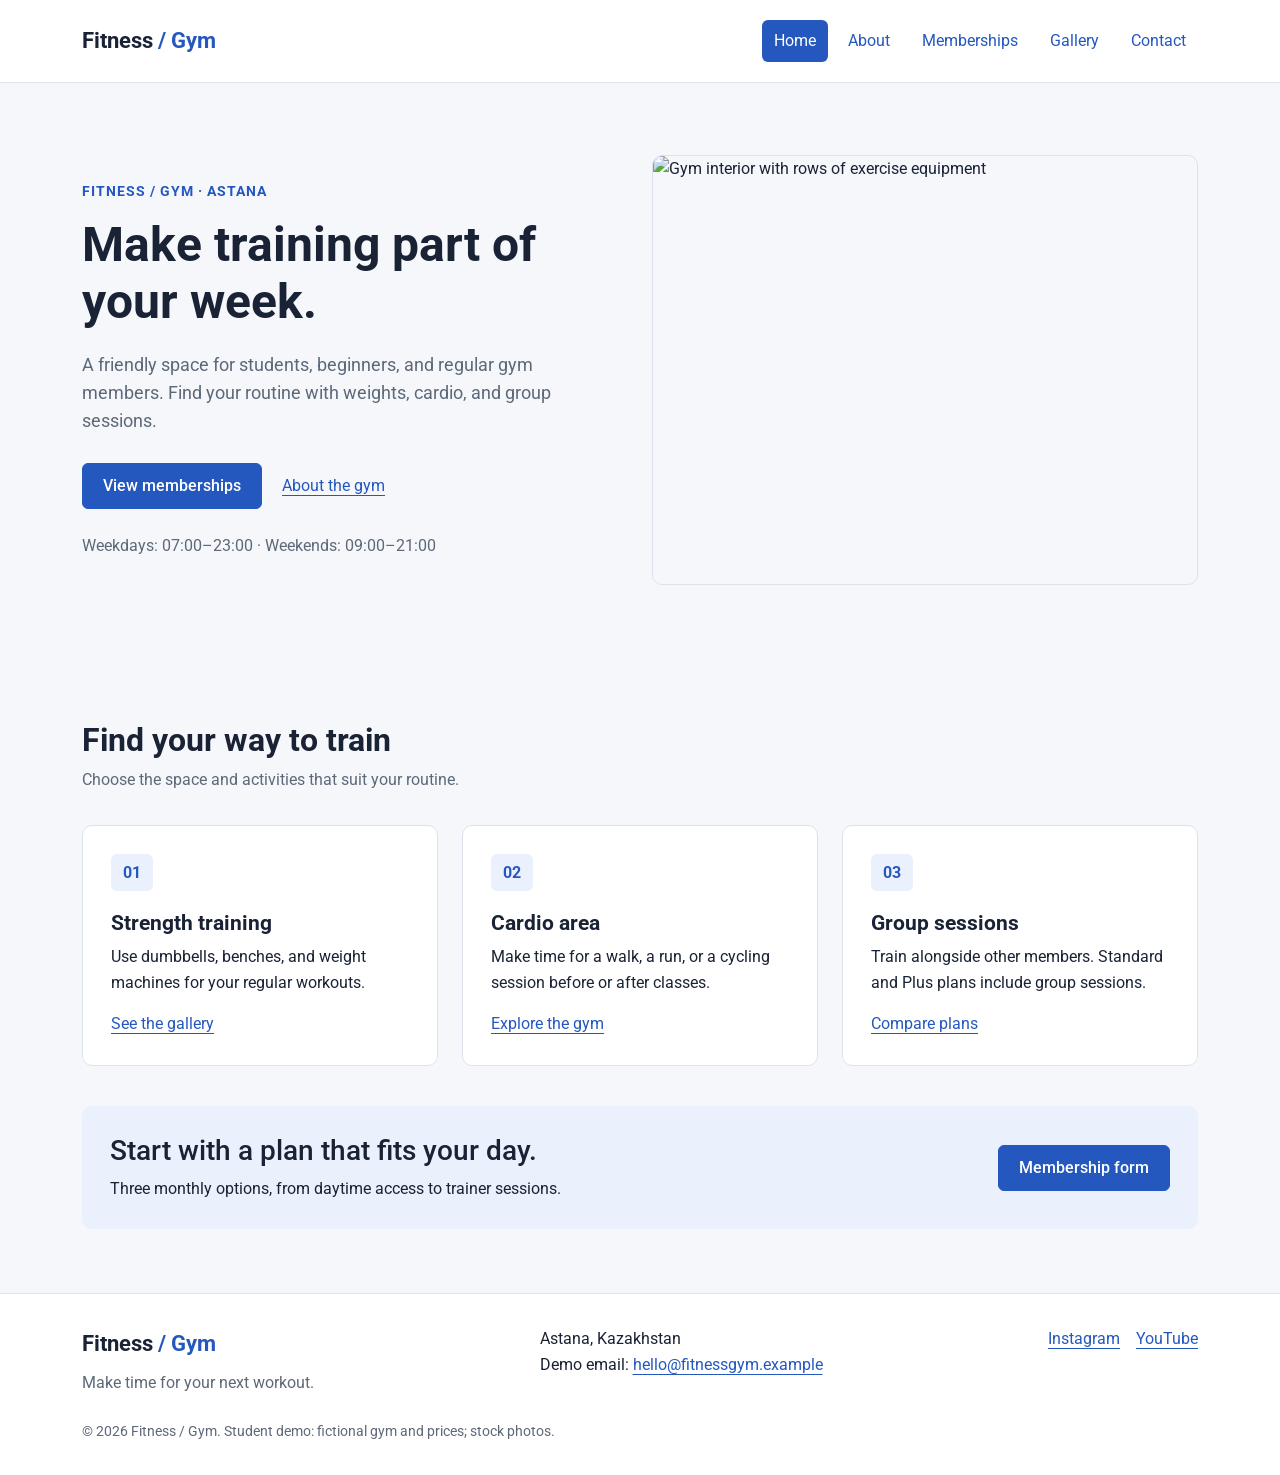
==== index.html @ 75f0ca06 "meanings" ====
<!DOCTYPE html>
<html lang="en">
<head>
    <meta charset="UTF-8">
    <meta name="viewport" content="width=device-width, initial-scale=1.0">
    <title>Home | Fitness / Gym</title>
    <link rel="stylesheet" href="css/bootstrap.min.css">
    <link rel="stylesheet" href="https://fonts.googleapis.com/css2?family=Roboto:wght@400;500;700&amp;display=swap">
    <link rel="stylesheet" href="css/style.css">
</head>
<body>
    <a href="#main-content" class="skip-link">Skip to content</a>

    <header class="site-header">
        <div class="container header-content">
            <a href="index.html" class="logo">Fitness <span>/ Gym</span></a>

            <nav aria-label="Main navigation">
                <ul class="nav-list">
                    <li><a href="index.html" aria-current="page">Home</a></li>
                    <li><a href="about.html">About</a></li>
                    <li><a href="memberships.html">Memberships</a></li>
                    <li><a href="gallery.html">Gallery</a></li>
                    <li><a href="contact.html">Contact</a></li>
                </ul>
            </nav>
        </div>
    </header>

    <main id="main-content">
        <section class="hero">
            <div class="container">
                <div class="row align-items-center g-4">
                    <div class="col-lg-6">
                        <p class="eyebrow">Fitness / Gym · Astana</p>

                        <h1 id="home-title">Make training part of your week.</h1>

                        <p class="intro">
                            A friendly space for students, beginners, and regular
                            gym members. Find your routine with weights, cardio,
                            and group sessions.
                        </p>

                        <div class="hero-actions">
                            <a href="memberships.html" class="btn gym-button">
                                View memberships
                            </a>
                            <a href="about.html">About the gym</a>
                        </div>

                        <p class="muted mt-4 mb-0">
                            Weekdays: 07:00–23:00 · Weekends: 09:00–21:00
                        </p>
                    </div>

                    <div class="col-lg-6">
                        <img
                            src="https://images.unsplash.com/photo-1637430308606-86576d8fef3c?auto=format&amp;fit=crop&amp;w=1400&amp;q=80"
                            class="content-photo hero-photo"
                            alt="Gym interior with rows of exercise equipment"
                            width="1400"
                            height="1000">
                    </div>
                </div>
            </div>
        </section>

        <section class="section">
            <div class="container">
                <div class="page-heading">
                    <h2>Find your way to train</h2>
                    <p class="muted">
                        Choose the space and activities that suit your routine.
                    </p>
                </div>

                <div class="row g-4">
                    <div class="col-md-6 col-lg-4">
                        <article class="info-card">
                            <span class="card-number">01</span>
                            <h3>Strength training</h3>
                            <p>
                                Use dumbbells, benches, and weight machines
                                for your regular workouts.
                            </p>
                            <a href="gallery.html">See the gallery</a>
                        </article>
                    </div>

                    <div class="col-md-6 col-lg-4">
                        <article class="info-card">
                            <span class="card-number">02</span>
                            <h3>Cardio area</h3>
                            <p>
                                Make time for a walk, a run, or a cycling session
                                before or after classes.
                            </p>
                            <a href="about.html">Explore the gym</a>
                        </article>
                    </div>

                    <div class="col-md-6 col-lg-4">
                        <article class="info-card">
                            <span class="card-number">03</span>
                            <h3>Group sessions</h3>
                            <p>
                                Train alongside other members. Standard and Plus
                                plans include group sessions.
                            </p>
                            <a href="memberships.html">Compare plans</a>
                        </article>
                    </div>
                </div>

                <div class="visit-strip">
                    <div>
                        <h2 class="h3">Start with a plan that fits your day.</h2>
                        <p class="mb-0">
                            Three monthly options, from daytime access
                            to trainer sessions.
                        </p>
                    </div>

                    <a href="contact.html#membership-form" class="btn gym-button">
                        Membership form
                    </a>
                </div>
            </div>
        </section>
    </main>

    <footer class="site-footer">
        <div class="container">
            <div class="footer-content">
                <div>
                    <a href="index.html" class="logo">
                        Fitness <span>/ Gym</span>
                    </a>
                    <p class="muted mt-2 mb-0">
                        Make time for your next workout.
                    </p>
                </div>

                <address>
                    Astana, Kazakhstan<br>
                    Demo email:
                    <a href="mailto:hello@fitnessgym.example">
                        hello@fitnessgym.example
                    </a>
                </address>

                <nav class="social-links" aria-label="Social platforms, not gym accounts">
                    <a href="https://www.instagram.com/"
                       target="_blank" rel="noopener noreferrer">Instagram</a>
                    <a href="https://www.youtube.com/"
                       target="_blank" rel="noopener noreferrer">YouTube</a>
                </nav>
            </div>

            <p class="copyright">
                &copy; 2026 Fitness / Gym.
                Student demo: fictional gym and prices; stock photos.
            </p>
        </div>
    </footer>
</body>
</html>
---- css/style.css ----
/* Temporary neutral colors. Replace them with your own palette. */
:root {
    --page-bg: #f5f5f5;
    --surface: #ffffff;
    --text: #222222;
    --muted: #626262;
    --accent: #333333;
    --accent-hover: #111111;
    --border: #d8d8d8;
}

* {
    box-sizing: border-box;
}

body {
    margin: 0;
    font-family: "Roboto", sans-serif;
    color: var(--text);
    background-color: var(--page-bg);
    line-height: 1.6;
}

h1, h2, h3 {
    line-height: 1.2;
    font-weight: 700;
}

h1 {
    font-size: 3rem;
}

h2 {
    font-size: 2rem;
}

h3 {
    font-size: 1.3rem;
}

a {
    color: var(--accent);
    text-underline-offset: 4px;
}

a:hover {
    color: var(--accent-hover);
}

a:focus, button:focus, input:focus, select:focus {
    outline: 3px solid var(--accent);
    outline-offset: 4px;
}

img {
    display: block;
    max-width: 100%;
}

.skip-link {
    position: absolute;
    top: -80px;
    left: 12px;
    z-index: 10;
    padding: 10px 16px;
    background-color: var(--surface);
}

.skip-link:focus {
    top: 12px;
}

.site-header {
    background-color: var(--surface);
    border-bottom: 1px solid var(--border);
}

.header-content {
    display: flex;
    justify-content: space-between;
    align-items: center;
    gap: 24px;
    padding-top: 20px;
    padding-bottom: 20px;
}

.logo {
    font-size: 1.4rem;
    font-weight: 700;
    text-decoration: none;
    white-space: nowrap;
}

.logo span {
    color: var(--muted);
}

.nav-list {
    display: flex;
    flex-wrap: wrap;
    gap: 8px;
    padding: 0;
    margin: 0;
    list-style: none;
}

.nav-list a {
    display: block;
    padding: 8px 12px;
    border-radius: 6px;
    text-decoration: none;
}

.nav-list a:hover, .nav-list a[aria-current="page"] {
    color: var(--surface);
    background-color: var(--accent);
}

.section {
    padding: 64px 0;
}

.page-heading {
    max-width: 680px;
    margin-bottom: 32px;
}

.info-card {
    height: 100%;
    padding: 28px;
    border: 1px solid var(--border);
    border-radius: 10px;
    background-color: var(--surface);
}

.content-photo {
    width: 100%;
    height: 360px;
    object-fit: cover;
    border: 1px solid var(--border);
    border-radius: 10px;
}

.gym-button {
    padding: 10px 20px;
    border: 1px solid var(--accent);
    color: var(--surface);
    background-color: var(--accent);
    font-weight: 500;
}

.gym-button:hover, .gym-button:focus {
    color: var(--surface);
    background-color: var(--accent-hover);
    border-color: var(--accent-hover);
}

.muted {
    color: var(--muted);
}

.site-footer {
    padding: 32px 0;
    border-top: 1px solid var(--border);
    background-color: var(--surface);
}

.footer-content {
    display: flex;
    justify-content: space-between;
    align-items: flex-start;
    flex-wrap: wrap;
    gap: 24px;
}

.footer-content address {
    margin: 0;
    font-style: normal;
}

.social-links {
    display: flex;
    flex-wrap: wrap;
    gap: 16px;
}

.social-links a:not([href]) {
    color: var(--muted);
    cursor: default;
}

.copyright {
    margin: 24px 0 0;
    font-size: 0.9rem;
    color: var(--muted);
}
.hero {
    padding: 72px 0;
}

#home-title {
    max-width: 540px;
    margin-bottom: 20px;
}

.hero p {
    max-width: 520px;
}

.hero-actions {
    display: flex;
    flex-wrap: wrap;
    align-items: center;
    gap: 20px;
    margin-top: 28px;
}

@media (max-width: 991px) {
    h1 {
        font-size: 2.5rem;
    }

    .header-content {
        flex-direction: column;
        gap: 16px;
    }

    .nav-list {
        justify-content: center;
    }

    .hero, .section {
        padding: 48px 0;
    }
}

@media (max-width: 575px) {
    h1 {
        font-size: 2rem;
    }

    h2 {
        font-size: 1.6rem;
    }

    .site-header nav, .nav-list {
        width: 100%;
    }

    .nav-list {
        flex-direction: column;
        gap: 4px;
        text-align: center;
    }

    .hero, .section {
        padding: 32px 0;
    }

    .content-photo {
        height: 240px;
    }

    .info-card {
        padding: 20px;
    }

    .footer-content {
        flex-direction: column;
    }
}
.feature-list {
    padding-left: 20px;
    margin-bottom: 0;
}

.feature-list li + li {
    margin-top: 10px;
}

.price {
    font-size: 1.8rem;
    font-weight: 700;
    margin: 20px 0 0;
}

.table-wrapper {
    overflow-x: auto;
    border: 1px solid var(--border);
    border-radius: 10px;
    background-color: var(--surface);
}

.table-wrapper:focus {
    outline: 3px solid var(--accent);
    outline-offset: 4px;
}

.membership-table {
    width: 100%;
    min-width: 520px;
    border-collapse: collapse;
}

.membership-table caption {
    caption-side: top;
    padding: 16px;
    font-weight: 500;
    color: var(--text);
}

.membership-table th, .membership-table td {
    padding: 18px;
    text-align: left;
    border-top: 1px solid var(--border);
}

.membership-table thead {
    color: var(--surface);
    background-color: var(--accent);
}

.membership-table tbody tr:nth-child(even) {
    background-color: var(--page-bg);
}

@media (max-width: 991px) {
    .price {
        font-size: 1.6rem;
    }
}

@media (max-width: 575px) {
    .membership-table th, .membership-table td {
        padding: 12px;
    }
}
.gallery-grid {
    display: grid;
    grid-template-columns: repeat(3, 1fr);
    gap: 24px;
}

.gallery-item {
    margin: 0;
    overflow: hidden;
    border: 1px solid var(--border);
    border-radius: 10px;
    background-color: var(--surface);
}

.gallery-item img {
    width: 100%;
    height: 230px;
    object-fit: cover;
}

.gallery-item figcaption {
    padding: 16px;
}

@media (max-width: 991px) {
    .gallery-grid {
        grid-template-columns: repeat(2, 1fr);
    }
}

@media (max-width: 575px) {
    .gallery-grid {
        grid-template-columns: 1fr;
    }

    .gallery-item img {
        height: 220px;
    }
}
.membership-form {
    padding: 32px;
    border: 1px solid var(--border);
    border-radius: 10px;
    background-color: var(--surface);
}

.membership-form .form-control,
.membership-form .form-select {
    padding: 12px;
    border-color: var(--border);
    color: var(--text);
}

.membership-form .form-control:focus,
.membership-form .form-select:focus {
    border-color: var(--accent);
    box-shadow: none;
    outline: 2px solid var(--accent);
    outline-offset: 2px;
}

.form-note {
    color: var(--muted);
    font-size: 0.9rem;
}

.form-message {
    display: none;
    margin-top: 20px;
    padding: 16px;
    border: 1px solid var(--border);
    border-radius: 6px;
    background-color: var(--surface);
}

.form-message:target {
    display: block;
}

#gym-contacts address {
    font-style: normal;
}

@media (max-width: 575px) {
    .membership-form {
        padding: 20px;
    }
}
:root {
    --page-bg: #f5f7fb;
    --surface: #ffffff;
    --text: #192335;
    --muted: #5d6878;
    --accent: #2458bf;
    --accent-hover: #194394;
    --soft: #eaf0fc;
    --border: #dce2ec;
}

body {
    display: flex;
    flex-direction: column;
    min-height: 100vh;
}

main {
    flex: 1;
}

.logo {
    color: var(--text);
}

.logo span {
    color: var(--accent);
}

.section-white {
    background-color: var(--surface);
}

.eyebrow {
    margin-bottom: 12px;
    color: var(--accent);
    font-size: 0.9rem;
    font-weight: 700;
    letter-spacing: 1px;
    text-transform: uppercase;
}

.intro {
    color: var(--muted);
    font-size: 1.1rem;
}

.hero-photo {
    height: 430px;
}

.card-number {
    display: inline-block;
    margin-bottom: 20px;
    padding: 6px 12px;
    border-radius: 6px;
    color: var(--accent);
    background-color: var(--soft);
    font-weight: 700;
}

.visit-strip {
    display: flex;
    justify-content: space-between;
    align-items: center;
    flex-wrap: wrap;
    gap: 24px;
    margin-top: 40px;
    padding: 28px;
    border-radius: 10px;
    background-color: var(--soft);
}

.membership-card {
    display: flex;
    flex-direction: column;
}

.membership-card .gym-button {
    margin-top: auto;
}

.featured-plan {
    border: 2px solid var(--accent);
}

.feature-list {
    margin-bottom: 24px;
}

.price {
    margin: 8px 0 24px;
}

.price span {
    color: var(--muted);
    font-size: 0.95rem;
    font-weight: 400;
}

.membership-table {
    min-width: 640px;
}

.gallery-item img {
    object-position: center 35%;
    background-color: var(--border);
}

.gallery-item figcaption {
    font-weight: 500;
}

.form-message {
    background-color: var(--soft);
}

@media (max-width: 991px) {
    .hero-photo {
        height: 360px;
    }
}

@media (max-width: 575px) {
    .hero-photo {
        height: 260px;
    }

    .visit-strip {
        padding: 20px;
    }
}
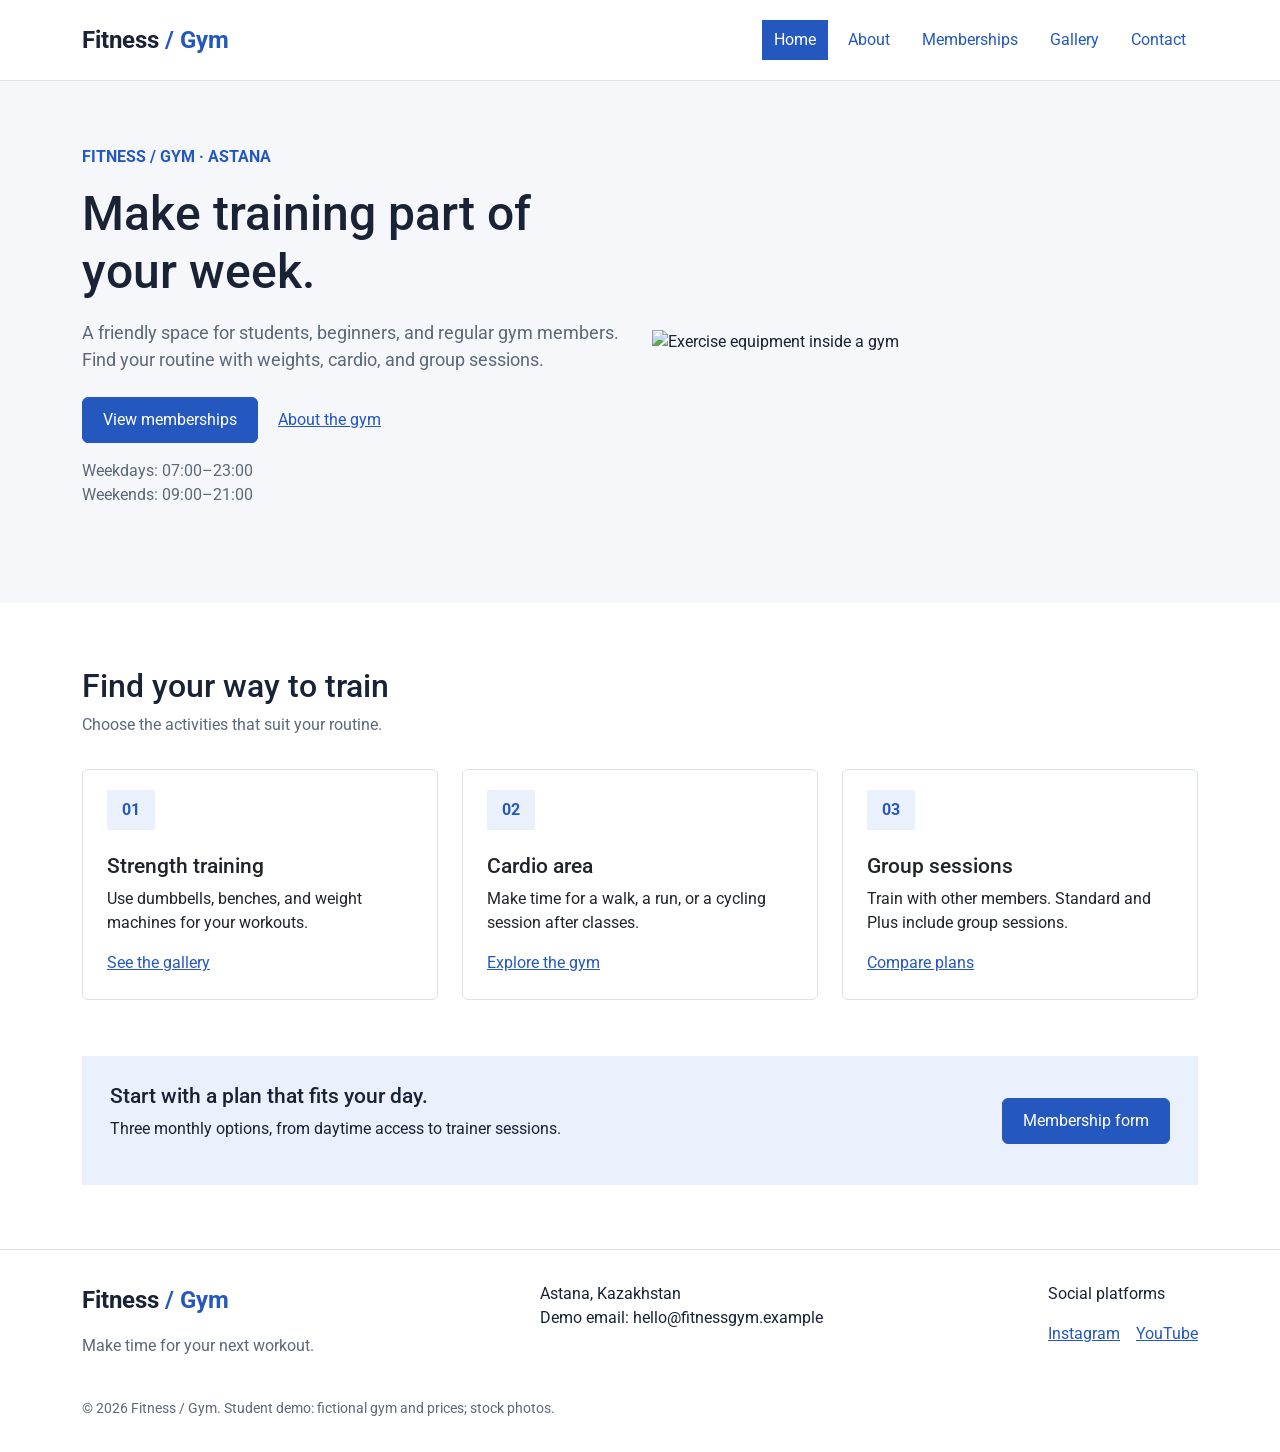
==== commit fddab4d0: "fix index.html" ====
--- a/index.html
+++ b/index.html
@@ -5,36 +5,34 @@
     <meta name="viewport" content="width=device-width, initial-scale=1.0">
     <title>Home | Fitness / Gym</title>
     <link rel="stylesheet" href="css/bootstrap.min.css">
-    <link rel="stylesheet" href="https://fonts.googleapis.com/css2?family=Roboto:wght@400;500;700&amp;display=swap">
+    <link rel="stylesheet" href="https://fonts.googleapis.com/css2?family=Roboto:wght@400;700&amp;display=swap">
     <link rel="stylesheet" href="css/style.css">
 </head>
 <body>
-    <a href="#main-content" class="skip-link">Skip to content</a>
-
     <header class="site-header">
         <div class="container header-content">
             <a href="index.html" class="logo">Fitness <span>/ Gym</span></a>
 
-            <nav aria-label="Main navigation">
-                <ul class="nav-list">
-                    <li><a href="index.html" aria-current="page">Home</a></li>
-                    <li><a href="about.html">About</a></li>
-                    <li><a href="memberships.html">Memberships</a></li>
-                    <li><a href="gallery.html">Gallery</a></li>
-                    <li><a href="contact.html">Contact</a></li>
-                </ul>
+            <nav class="nav-links">
+                <a href="index.html" class="active">Home</a>
+                <a href="about.html">About</a>
+                <a href="memberships.html">Memberships</a>
+                <a href="gallery.html">Gallery</a>
+                <a href="contact.html">Contact</a>
             </nav>
         </div>
     </header>
 
-    <main id="main-content">
+    <main>
         <section class="hero">
             <div class="container">
-                <div class="row align-items-center g-4">
-                    <div class="col-lg-6">
+                <div class="row align-items-center">
+                    <div class="col-lg-6 mb-3">
                         <p class="eyebrow">Fitness / Gym · Astana</p>
 
-                        <h1 id="home-title">Make training part of your week.</h1>
+                        <h1 id="home-title">
+                            Make training part of your week.
+                        </h1>
 
                         <p class="intro">
                             A friendly space for students, beginners, and regular
@@ -43,86 +41,85 @@
                         </p>
 
                         <div class="hero-actions">
-                            <a href="memberships.html" class="btn gym-button">
+                            <a href="memberships.html" class="btn btn-primary gym-button">
                                 View memberships
                             </a>
                             <a href="about.html">About the gym</a>
                         </div>
 
-                        <p class="muted mt-4 mb-0">
-                            Weekdays: 07:00–23:00 · Weekends: 09:00–21:00
+                        <p class="muted mt-3">
+                            Weekdays: 07:00–23:00<br>
+                            Weekends: 09:00–21:00
                         </p>
                     </div>
 
                     <div class="col-lg-6">
                         <img
-                            src="https://images.unsplash.com/photo-1637430308606-86576d8fef3c?auto=format&amp;fit=crop&amp;w=1400&amp;q=80"
-                            class="content-photo hero-photo"
-                            alt="Gym interior with rows of exercise equipment"
-                            width="1400"
-                            height="1000">
+                            src="https://images.unsplash.com/photo-1637430308606-86576d8fef3c?auto=format&amp;fit=crop&amp;w=1200&amp;h=900&amp;q=80"
+                            class="content-photo"
+                            alt="Exercise equipment inside a gym">
                     </div>
                 </div>
             </div>
         </section>
 
-        <section class="section">
+        <section class="section section-white">
             <div class="container">
                 <div class="page-heading">
                     <h2>Find your way to train</h2>
                     <p class="muted">
-                        Choose the space and activities that suit your routine.
+                        Choose the activities that suit your routine.
                     </p>
                 </div>
 
-                <div class="row g-4">
-                    <div class="col-md-6 col-lg-4">
-                        <article class="info-card">
+                <div class="row">
+                    <div class="col-md-6 col-lg-4 mb-3">
+                        <div class="card info-card">
                             <span class="card-number">01</span>
                             <h3>Strength training</h3>
                             <p>
                                 Use dumbbells, benches, and weight machines
-                                for your regular workouts.
+                                for your workouts.
                             </p>
                             <a href="gallery.html">See the gallery</a>
-                        </article>
+                        </div>
                     </div>
 
-                    <div class="col-md-6 col-lg-4">
-                        <article class="info-card">
+                    <div class="col-md-6 col-lg-4 mb-3">
+                        <div class="card info-card">
                             <span class="card-number">02</span>
                             <h3>Cardio area</h3>
                             <p>
-                                Make time for a walk, a run, or a cycling session
-                                before or after classes.
+                                Make time for a walk, a run, or a cycling
+                                session after classes.
                             </p>
                             <a href="about.html">Explore the gym</a>
-                        </article>
+                        </div>
                     </div>
 
-                    <div class="col-md-6 col-lg-4">
-                        <article class="info-card">
+                    <div class="col-md-6 col-lg-4 mb-3">
+                        <div class="card info-card">
                             <span class="card-number">03</span>
                             <h3>Group sessions</h3>
                             <p>
-                                Train alongside other members. Standard and Plus
-                                plans include group sessions.
+                                Train with other members. Standard and Plus
+                                include group sessions.
                             </p>
                             <a href="memberships.html">Compare plans</a>
-                        </article>
+                        </div>
                     </div>
                 </div>
 
                 <div class="visit-strip">
                     <div>
-                        <h2 class="h3">Start with a plan that fits your day.</h2>
-                        <p class="mb-0">
+                        <h3>Start with a plan that fits your day.</h3>
+                        <p>
                             Three monthly options, from daytime access
                             to trainer sessions.
                         </p>
                     </div>
 
-                    <a href="contact.html#membership-form" class="btn gym-button">
+                    <a href="contact.html" class="btn btn-primary gym-button">
                         Membership form
                     </a>
                 </div>
@@ -137,25 +134,25 @@
                     <a href="index.html" class="logo">
                         Fitness <span>/ Gym</span>
                     </a>
-                    <p class="muted mt-2 mb-0">
+                    <p class="muted mt-3">
                         Make time for your next workout.
                     </p>
                 </div>
 
-                <address>
-                    Astana, Kazakhstan<br>
-                    Demo email:
-                    <a href="mailto:hello@fitnessgym.example">
-                        hello@fitnessgym.example
-                    </a>
-                </address>
+                <div>
+                    <p>
+                        Astana, Kazakhstan<br>
+                        Demo email: hello@fitnessgym.example
+                    </p>
+                </div>
 
-                <nav class="social-links" aria-label="Social platforms, not gym accounts">
-                    <a href="https://www.instagram.com/"
-                       target="_blank" rel="noopener noreferrer">Instagram</a>
-                    <a href="https://www.youtube.com/"
-                       target="_blank" rel="noopener noreferrer">YouTube</a>
-                </nav>
+                <div>
+                    <p>Social platforms</p>
+                    <div class="social-links">
+                        <a href="https://www.instagram.com/">Instagram</a>
+                        <a href="https://www.youtube.com/">YouTube</a>
+                    </div>
+                </div>
             </div>
 
             <p class="copyright">
--- a/css/style.css
+++ b/css/style.css
@@ -1,29 +1,20 @@
-/* Temporary neutral colors. Replace them with your own palette. */
+/*
+Переменные, :hover, :focus и :nth-child() оставлены по требованиям
+midterm. В лекциях Week 1–4 они отдельно не объясняются.
+*/
+
 :root {
-    --page-bg: #f5f5f5;
-    --surface: #ffffff;
-    --text: #222222;
-    --muted: #626262;
-    --accent: #333333;
-    --accent-hover: #111111;
-    --border: #d8d8d8;
-}
-
-* {
-    box-sizing: border-box;
+    --accent: #2458bf;
+    --page-bg: #f5f7fb;
+    --text: #192335;
+    --border: #dce2ec;
 }
 
 body {
     margin: 0;
-    font-family: "Roboto", sans-serif;
+    font-family: "Roboto", Arial, sans-serif;
     color: var(--text);
     background-color: var(--page-bg);
-    line-height: 1.6;
-}
-
-h1, h2, h3 {
-    line-height: 1.2;
-    font-weight: 700;
 }
 
 h1 {
@@ -40,38 +31,15 @@
 
 a {
     color: var(--accent);
-    text-underline-offset: 4px;
-}
-
-a:hover {
-    color: var(--accent-hover);
-}
-
-a:focus, button:focus, input:focus, select:focus {
-    outline: 3px solid var(--accent);
-    outline-offset: 4px;
-}
-
-img {
-    display: block;
-    max-width: 100%;
-}
-
-.skip-link {
-    position: absolute;
-    top: -80px;
-    left: 12px;
-    z-index: 10;
-    padding: 10px 16px;
-    background-color: var(--surface);
-}
-
-.skip-link:focus {
-    top: 12px;
+}
+
+a:hover,
+a:focus {
+    color: #194394;
 }
 
 .site-header {
-    background-color: var(--surface);
+    background-color: white;
     border-bottom: 1px solid var(--border);
 }
 
@@ -85,403 +53,111 @@
 }
 
 .logo {
-    font-size: 1.4rem;
-    font-weight: 700;
+    color: var(--text);
+    font-size: 1.5rem;
+    font-weight: bold;
     text-decoration: none;
-    white-space: nowrap;
 }
 
 .logo span {
-    color: var(--muted);
-}
-
-.nav-list {
+    color: var(--accent);
+}
+
+.nav-links {
     display: flex;
     flex-wrap: wrap;
     gap: 8px;
-    padding: 0;
-    margin: 0;
-    list-style: none;
-}
-
-.nav-list a {
-    display: block;
+}
+
+.nav-links a {
     padding: 8px 12px;
-    border-radius: 6px;
     text-decoration: none;
 }
 
-.nav-list a:hover, .nav-list a[aria-current="page"] {
-    color: var(--surface);
+.nav-links a:hover,
+.nav-links a:focus,
+.nav-links .active {
+    color: white;
     background-color: var(--accent);
 }
 
+.hero,
 .section {
     padding: 64px 0;
 }
 
+.section-white {
+    background-color: white;
+}
+
 .page-heading {
-    max-width: 680px;
     margin-bottom: 32px;
+}
+
+#home-title {
+    margin-bottom: 20px;
+}
+
+.eyebrow {
+    color: var(--accent);
+    font-weight: bold;
+    text-transform: uppercase;
+}
+
+.muted,
+.intro {
+    color: #5d6878;
+}
+
+.intro {
+    font-size: 1.1rem;
+}
+
+.hero-actions {
+    display: flex;
+    align-items: center;
+    flex-wrap: wrap;
+    gap: 20px;
+    margin-top: 24px;
+}
+
+.content-photo,
+.gallery-grid img {
+    width: 100%;
+    height: auto;
 }
 
 .info-card {
     height: 100%;
-    padding: 28px;
+    padding: 24px;
     border: 1px solid var(--border);
-    border-radius: 10px;
-    background-color: var(--surface);
-}
-
-.content-photo {
-    width: 100%;
-    height: 360px;
-    object-fit: cover;
-    border: 1px solid var(--border);
-    border-radius: 10px;
+    background-color: white;
+}
+
+.card-number {
+    position: relative;
+    top: -4px;
+    width: 48px;
+    margin-bottom: 20px;
+    padding: 8px;
+    color: var(--accent);
+    background-color: #eaf0fc;
+    text-align: center;
+    font-weight: bold;
 }
 
 .gym-button {
+    color: white;
+    background-color: var(--accent);
+    border: 1px solid var(--accent);
     padding: 10px 20px;
-    border: 1px solid var(--accent);
-    color: var(--surface);
-    background-color: var(--accent);
-    font-weight: 500;
-}
-
-.gym-button:hover, .gym-button:focus {
-    color: var(--surface);
-    background-color: var(--accent-hover);
-    border-color: var(--accent-hover);
-}
-
-.muted {
-    color: var(--muted);
-}
-
-.site-footer {
-    padding: 32px 0;
-    border-top: 1px solid var(--border);
-    background-color: var(--surface);
-}
-
-.footer-content {
-    display: flex;
-    justify-content: space-between;
-    align-items: flex-start;
-    flex-wrap: wrap;
-    gap: 24px;
-}
-
-.footer-content address {
-    margin: 0;
-    font-style: normal;
-}
-
-.social-links {
-    display: flex;
-    flex-wrap: wrap;
-    gap: 16px;
-}
-
-.social-links a:not([href]) {
-    color: var(--muted);
-    cursor: default;
-}
-
-.copyright {
-    margin: 24px 0 0;
-    font-size: 0.9rem;
-    color: var(--muted);
-}
-.hero {
-    padding: 72px 0;
-}
-
-#home-title {
-    max-width: 540px;
-    margin-bottom: 20px;
-}
-
-.hero p {
-    max-width: 520px;
-}
-
-.hero-actions {
-    display: flex;
-    flex-wrap: wrap;
-    align-items: center;
-    gap: 20px;
-    margin-top: 28px;
-}
-
-@media (max-width: 991px) {
-    h1 {
-        font-size: 2.5rem;
-    }
-
-    .header-content {
-        flex-direction: column;
-        gap: 16px;
-    }
-
-    .nav-list {
-        justify-content: center;
-    }
-
-    .hero, .section {
-        padding: 48px 0;
-    }
-}
-
-@media (max-width: 575px) {
-    h1 {
-        font-size: 2rem;
-    }
-
-    h2 {
-        font-size: 1.6rem;
-    }
-
-    .site-header nav, .nav-list {
-        width: 100%;
-    }
-
-    .nav-list {
-        flex-direction: column;
-        gap: 4px;
-        text-align: center;
-    }
-
-    .hero, .section {
-        padding: 32px 0;
-    }
-
-    .content-photo {
-        height: 240px;
-    }
-
-    .info-card {
-        padding: 20px;
-    }
-
-    .footer-content {
-        flex-direction: column;
-    }
-}
-.feature-list {
-    padding-left: 20px;
-    margin-bottom: 0;
-}
-
-.feature-list li + li {
-    margin-top: 10px;
-}
-
-.price {
-    font-size: 1.8rem;
-    font-weight: 700;
-    margin: 20px 0 0;
-}
-
-.table-wrapper {
-    overflow-x: auto;
-    border: 1px solid var(--border);
-    border-radius: 10px;
-    background-color: var(--surface);
-}
-
-.table-wrapper:focus {
-    outline: 3px solid var(--accent);
-    outline-offset: 4px;
-}
-
-.membership-table {
-    width: 100%;
-    min-width: 520px;
-    border-collapse: collapse;
-}
-
-.membership-table caption {
-    caption-side: top;
-    padding: 16px;
-    font-weight: 500;
-    color: var(--text);
-}
-
-.membership-table th, .membership-table td {
-    padding: 18px;
-    text-align: left;
-    border-top: 1px solid var(--border);
-}
-
-.membership-table thead {
-    color: var(--surface);
-    background-color: var(--accent);
-}
-
-.membership-table tbody tr:nth-child(even) {
-    background-color: var(--page-bg);
-}
-
-@media (max-width: 991px) {
-    .price {
-        font-size: 1.6rem;
-    }
-}
-
-@media (max-width: 575px) {
-    .membership-table th, .membership-table td {
-        padding: 12px;
-    }
-}
-.gallery-grid {
-    display: grid;
-    grid-template-columns: repeat(3, 1fr);
-    gap: 24px;
-}
-
-.gallery-item {
-    margin: 0;
-    overflow: hidden;
-    border: 1px solid var(--border);
-    border-radius: 10px;
-    background-color: var(--surface);
-}
-
-.gallery-item img {
-    width: 100%;
-    height: 230px;
-    object-fit: cover;
-}
-
-.gallery-item figcaption {
-    padding: 16px;
-}
-
-@media (max-width: 991px) {
-    .gallery-grid {
-        grid-template-columns: repeat(2, 1fr);
-    }
-}
-
-@media (max-width: 575px) {
-    .gallery-grid {
-        grid-template-columns: 1fr;
-    }
-
-    .gallery-item img {
-        height: 220px;
-    }
-}
-.membership-form {
-    padding: 32px;
-    border: 1px solid var(--border);
-    border-radius: 10px;
-    background-color: var(--surface);
-}
-
-.membership-form .form-control,
-.membership-form .form-select {
-    padding: 12px;
-    border-color: var(--border);
-    color: var(--text);
-}
-
-.membership-form .form-control:focus,
-.membership-form .form-select:focus {
-    border-color: var(--accent);
-    box-shadow: none;
-    outline: 2px solid var(--accent);
-    outline-offset: 2px;
-}
-
-.form-note {
-    color: var(--muted);
-    font-size: 0.9rem;
-}
-
-.form-message {
-    display: none;
-    margin-top: 20px;
-    padding: 16px;
-    border: 1px solid var(--border);
-    border-radius: 6px;
-    background-color: var(--surface);
-}
-
-.form-message:target {
-    display: block;
-}
-
-#gym-contacts address {
-    font-style: normal;
-}
-
-@media (max-width: 575px) {
-    .membership-form {
-        padding: 20px;
-    }
-}
-:root {
-    --page-bg: #f5f7fb;
-    --surface: #ffffff;
-    --text: #192335;
-    --muted: #5d6878;
-    --accent: #2458bf;
-    --accent-hover: #194394;
-    --soft: #eaf0fc;
-    --border: #dce2ec;
-}
-
-body {
-    display: flex;
-    flex-direction: column;
-    min-height: 100vh;
-}
-
-main {
-    flex: 1;
-}
-
-.logo {
-    color: var(--text);
-}
-
-.logo span {
-    color: var(--accent);
-}
-
-.section-white {
-    background-color: var(--surface);
-}
-
-.eyebrow {
-    margin-bottom: 12px;
-    color: var(--accent);
-    font-size: 0.9rem;
-    font-weight: 700;
-    letter-spacing: 1px;
-    text-transform: uppercase;
-}
-
-.intro {
-    color: var(--muted);
-    font-size: 1.1rem;
-}
-
-.hero-photo {
-    height: 430px;
-}
-
-.card-number {
-    display: inline-block;
-    margin-bottom: 20px;
-    padding: 6px 12px;
-    border-radius: 6px;
-    color: var(--accent);
-    background-color: var(--soft);
-    font-weight: 700;
+}
+
+.gym-button:hover,
+.gym-button:focus {
+    color: white;
+    background-color: #194394;
+    border: 1px solid #194394;
 }
 
 .visit-strip {
@@ -492,66 +168,162 @@
     gap: 24px;
     margin-top: 40px;
     padding: 28px;
-    border-radius: 10px;
-    background-color: var(--soft);
-}
-
-.membership-card {
-    display: flex;
-    flex-direction: column;
-}
-
-.membership-card .gym-button {
-    margin-top: auto;
+    background-color: #eaf0fc;
+}
+
+.feature-list {
+    padding-left: 20px;
+    margin-bottom: 24px;
+}
+
+.feature-list li {
+    margin-bottom: 8px;
 }
 
 .featured-plan {
     border: 2px solid var(--accent);
 }
 
-.feature-list {
-    margin-bottom: 24px;
-}
-
 .price {
-    margin: 8px 0 24px;
+    margin: 16px 0 24px;
+    font-size: 2rem;
+    font-weight: bold;
 }
 
 .price span {
-    color: var(--muted);
-    font-size: 0.95rem;
-    font-weight: 400;
+    color: #5d6878;
+    font-size: 1rem;
+    font-weight: normal;
 }
 
 .membership-table {
-    min-width: 640px;
-}
-
-.gallery-item img {
-    object-position: center 35%;
-    background-color: var(--border);
-}
-
-.gallery-item figcaption {
-    font-weight: 500;
-}
-
-.form-message {
-    background-color: var(--soft);
+    width: 100%;
+    background-color: white;
+}
+
+.membership-table th,
+.membership-table td {
+    padding: 16px;
+    border: 1px solid var(--border);
+    text-align: left;
+}
+
+.membership-table thead {
+    color: white;
+    background-color: var(--accent);
+}
+
+.membership-table tbody tr:nth-child(even) {
+    background-color: #eaf0fc;
+}
+
+.gallery-grid {
+    display: grid;
+    grid-template-columns: repeat(3, 1fr);
+    gap: 24px;
+}
+
+.gallery-grid .card-title {
+    font-size: 1.2rem;
+}
+
+.contact-form {
+    padding: 28px;
+    border: 1px solid var(--border);
+    background-color: white;
+}
+
+.form-note {
+    color: #5d6878;
+    font-size: 0.9rem;
+}
+
+.site-footer {
+    padding: 32px 0;
+    border-top: 1px solid var(--border);
+    background-color: white;
+}
+
+.footer-content {
+    display: flex;
+    justify-content: space-between;
+    align-items: flex-start;
+    flex-wrap: wrap;
+    gap: 24px;
+}
+
+.social-links {
+    display: flex;
+    gap: 16px;
+}
+
+.copyright {
+    margin-top: 24px;
+    margin-bottom: 0;
+    color: #5d6878;
+    font-size: 0.9rem;
 }
 
 @media (max-width: 991px) {
-    .hero-photo {
-        height: 360px;
+    h1 {
+        font-size: 2.5rem;
+    }
+
+    .header-content {
+        flex-direction: column;
+    }
+
+    .nav-links {
+        justify-content: center;
+    }
+
+    .hero,
+    .section {
+        padding: 48px 0;
+    }
+
+    .gallery-grid {
+        grid-template-columns: repeat(2, 1fr);
     }
 }
 
 @media (max-width: 575px) {
-    .hero-photo {
-        height: 260px;
-    }
-
+    h1 {
+        font-size: 2rem;
+    }
+
+    h2 {
+        font-size: 1.6rem;
+    }
+
+    .nav-links {
+        flex-direction: column;
+        width: 100%;
+        text-align: center;
+    }
+
+    .hero,
+    .section {
+        padding: 32px 0;
+    }
+
+    .info-card,
+    .contact-form,
     .visit-strip {
         padding: 20px;
     }
+
+    .gallery-grid {
+        grid-template-columns: 1fr;
+    }
+
+    .membership-table th,
+    .membership-table td {
+        padding: 8px;
+        font-size: 0.8rem;
+    }
+
+    .footer-content {
+        flex-direction: column;
+    }
 }
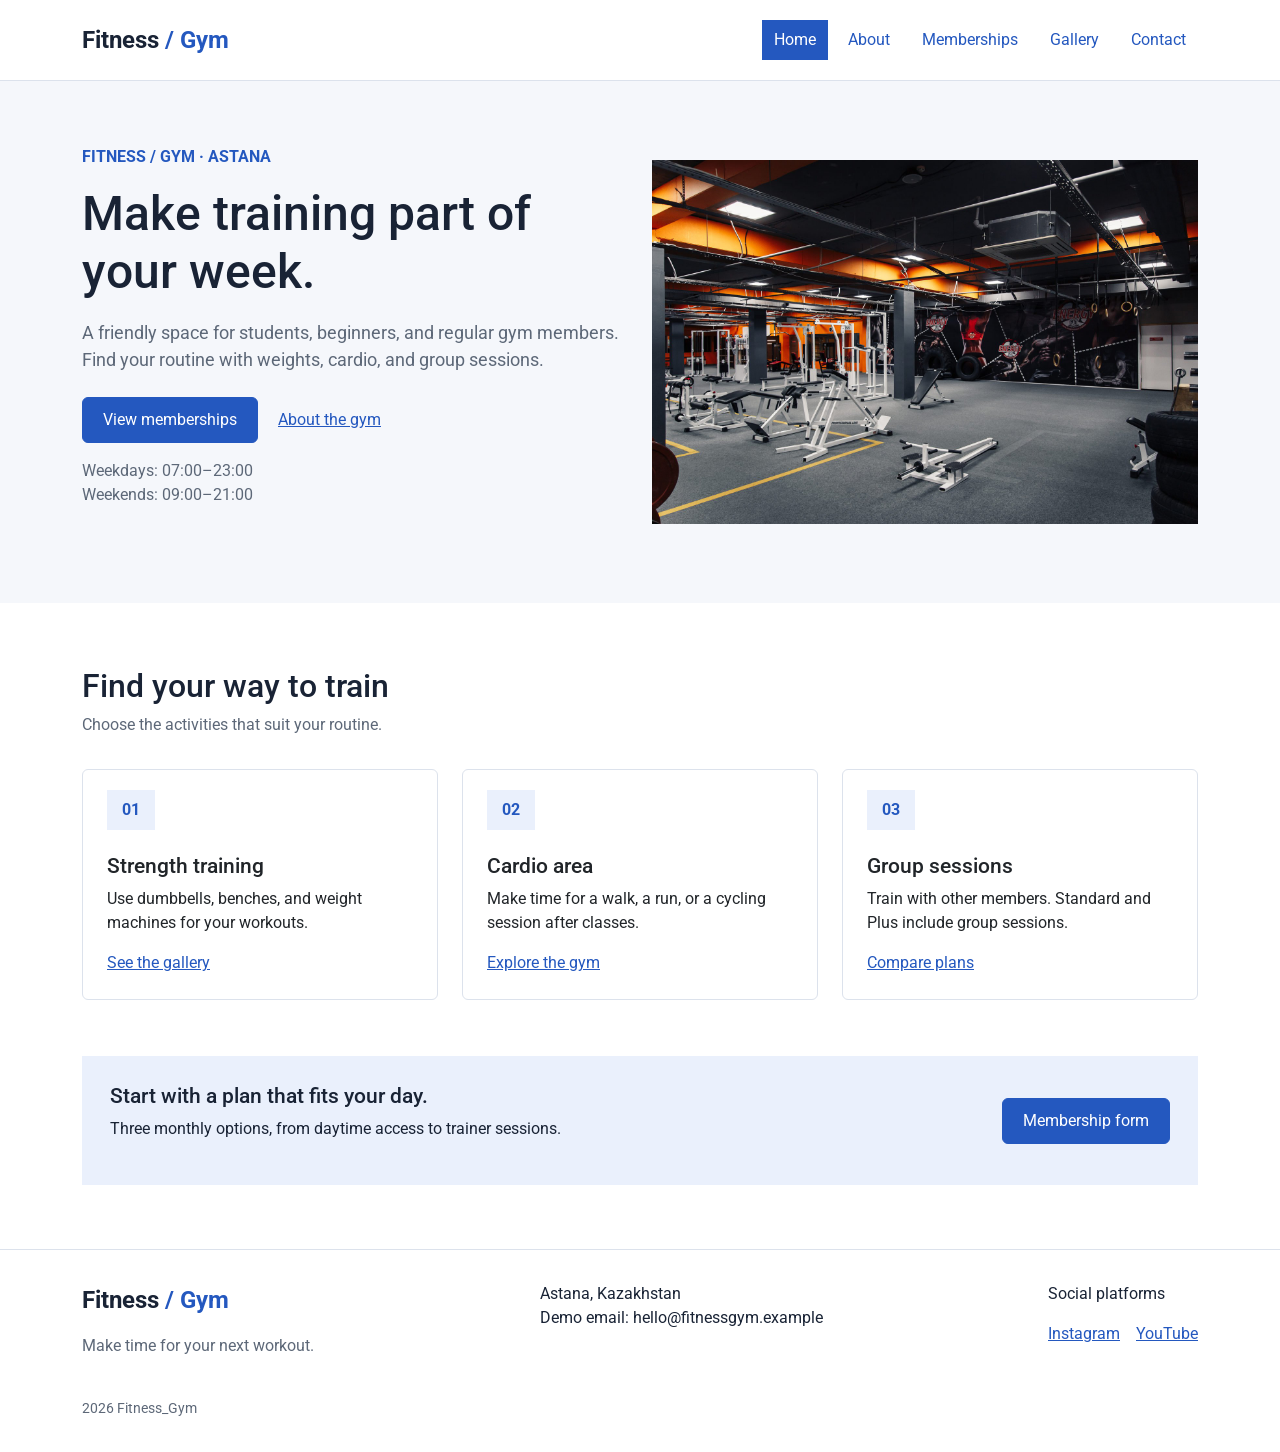
==== commit 2878adeb: "Update README for endterm JavaScript features" ====
--- a/index.html
+++ b/index.html
@@ -54,10 +54,9 @@
                     </div>
 
                     <div class="col-lg-6">
-                        <img
-                            src="https://images.unsplash.com/photo-1637430308606-86576d8fef3c?auto=format&amp;fit=crop&amp;w=1200&amp;h=900&amp;q=80"
-                            class="content-photo"
-                            alt="Exercise equipment inside a gym">
+                        <img src="images/gym-main.jpg" class="content-photo"
+                             alt="The main gym photo"
+                             width="1200" height="800">
                     </div>
                 </div>
             </div>
@@ -154,12 +153,10 @@
                     </div>
                 </div>
             </div>
-
-            <p class="copyright">
-                &copy; 2026 Fitness / Gym.
-                Student demo: fictional gym and prices; stock photos.
-            </p>
+            <p class="copyright">2026 Fitness_Gym</p>
         </div>
     </footer>
+    <script src="https://code.jquery.com/jquery-3.7.1.min.js"></script>
+<script src="js/script.js"></script>
 </body>
 </html>
--- a/css/style.css
+++ b/css/style.css
@@ -326,4 +326,105 @@
     .footer-content {
         flex-direction: column;
     }
-}+}
+
+/* Training program management */
+
+#program-management .table-wrapper {
+    max-width: 100%;
+    overflow-x: auto;
+    border: 1px solid var(--border);
+}
+
+#program-management .table-wrapper:focus {
+    outline: 2px solid var(--accent);
+    outline-offset: 2px;
+}
+
+#program-management .program-table caption {
+    caption-side: top;
+    padding: 16px;
+    color: var(--text);
+}
+
+#program-management .program-form {
+    padding: 32px;
+    border: 1px solid var(--border);
+    border-radius: 10px;
+    background-color: white;
+}
+
+#program-management .form-control,
+#program-management .form-select {
+    padding: 12px;
+    color: var(--text);
+    background-color: white;
+    border-color: var(--border);
+}
+
+#program-management textarea {
+    resize: vertical;
+    min-height: 120px;
+}
+
+#program-management .form-control:focus,
+#program-management .form-select:focus {
+    border-color: var(--accent);
+    outline: 2px solid var(--accent);
+    outline-offset: 2px;
+    box-shadow: none;
+}
+
+#program-management .program-form-actions,
+#program-management .program-row-actions {
+    display: flex;
+    flex-wrap: wrap;
+    gap: 10px;
+}
+
+#program-management .program-status {
+    min-height: 1.6em;
+    margin-bottom: 24px;
+}
+
+#program-management .program-table {
+    min-width: 700px;
+}
+
+#program-management .program-table th,
+#program-management .program-table td {
+    vertical-align: top;
+    overflow-wrap: anywhere;
+}
+
+#program-management .program-table td:nth-child(4) {
+    min-width: 180px;
+    max-width: 420px;
+    white-space: pre-wrap;
+}
+
+#program-management .program-table td:last-child {
+    min-width: 150px;
+}
+
+#program-management .program-empty {
+    padding: 24px;
+    text-align: center;
+    color: #5d6878;
+}
+
+@media (max-width: 991px) {
+    #program-management .program-form {
+        padding: 24px;
+    }
+}
+
+@media (max-width: 575px) {
+    #program-management .program-form {
+        padding: 20px;
+    }
+
+    #program-management .program-form-actions {
+        flex-direction: column;
+    }
+}
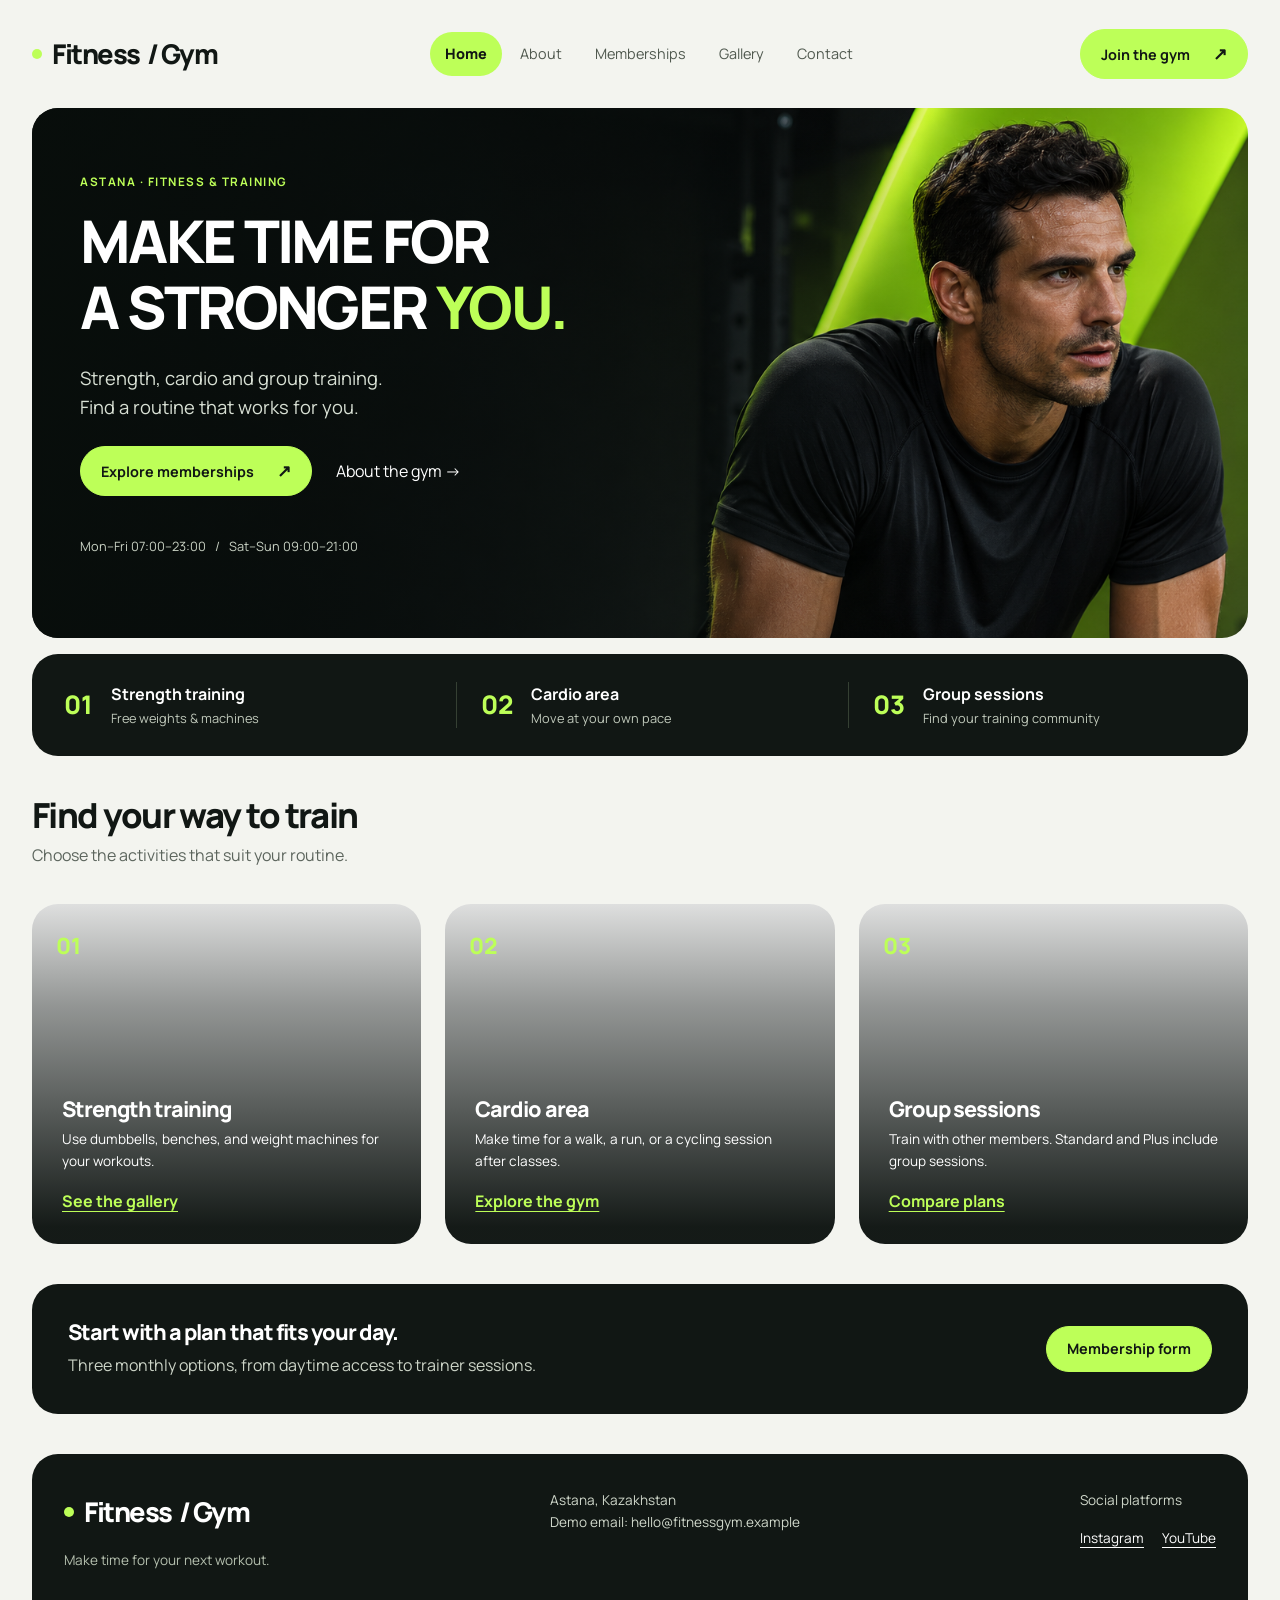
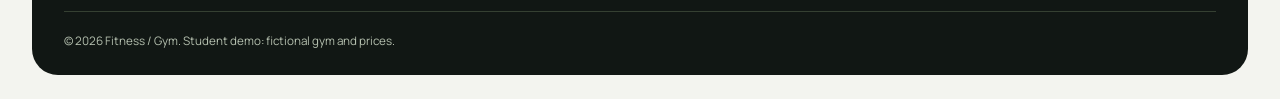
==== commit 2845fc69: "Redesign all pages with the selected lime and charcoal style" ====
--- a/index.html
+++ b/index.html
@@ -5,59 +5,43 @@
     <meta name="viewport" content="width=device-width, initial-scale=1.0">
     <title>Home | Fitness / Gym</title>
     <link rel="stylesheet" href="css/bootstrap.min.css">
-    <link rel="stylesheet" href="https://fonts.googleapis.com/css2?family=Roboto:wght@400;700&amp;display=swap">
+    <link rel="stylesheet" href="https://fonts.googleapis.com/css2?family=Manrope:wght@400;500;600;700;800&amp;display=swap">
     <link rel="stylesheet" href="css/style.css">
 </head>
-<body>
+<body class="page-index">
+    <a class="skip-link" href="#main-content">Skip to content</a>
     <header class="site-header">
         <div class="container header-content">
             <a href="index.html" class="logo">Fitness <span>/ Gym</span></a>
 
-            <nav class="nav-links">
-                <a href="index.html" class="active">Home</a>
+            <nav class="nav-links" aria-label="Main navigation">
+                <a href="index.html" class="active" aria-current="page">Home</a>
                 <a href="about.html">About</a>
                 <a href="memberships.html">Memberships</a>
                 <a href="gallery.html">Gallery</a>
                 <a href="contact.html">Contact</a>
             </nav>
+            <a href="contact.html" class="btn gym-button header-cta">Join the gym <span aria-hidden="true">↗</span></a>
         </div>
     </header>
 
-    <main>
+    <main id="main-content">
         <section class="hero">
             <div class="container">
-                <div class="row align-items-center">
-                    <div class="col-lg-6 mb-3">
-                        <p class="eyebrow">Fitness / Gym · Astana</p>
-
-                        <h1 id="home-title">
-                            Make training part of your week.
-                        </h1>
-
-                        <p class="intro">
-                            A friendly space for students, beginners, and regular
-                            gym members. Find your routine with weights, cardio,
-                            and group sessions.
-                        </p>
-
-                        <div class="hero-actions">
-                            <a href="memberships.html" class="btn btn-primary gym-button">
-                                View memberships
-                            </a>
-                            <a href="about.html">About the gym</a>
-                        </div>
-
-                        <p class="muted mt-3">
-                            Weekdays: 07:00–23:00<br>
-                            Weekends: 09:00–21:00
-                        </p>
+                <div class="hero-banner">
+                    <p class="eyebrow">Astana · Fitness &amp; training</p>
+                    <h1 id="home-title">Make time for<br>a stronger <span>you.</span></h1>
+                    <p class="intro">Strength, cardio and group training.<br>Find a routine that works for you.</p>
+                    <div class="hero-actions">
+                        <a href="memberships.html" class="btn gym-button">Explore memberships <span aria-hidden="true">↗</span></a>
+                        <a href="about.html" class="hero-secondary">About the gym <span aria-hidden="true">→</span></a>
                     </div>
-
-                    <div class="col-lg-6">
-                        <img src="images/gym-main.jpg" class="content-photo"
-                             alt="The main gym photo"
-                             width="1200" height="800">
-                    </div>
+                    <p class="hero-hours">Mon–Fri 07:00–23:00 &nbsp; / &nbsp; Sat–Sun 09:00–21:00</p>
+                </div>
+                <div class="benefit-strip">
+                    <div><span>01</span><p><strong>Strength training</strong>Free weights &amp; machines</p></div>
+                    <div><span>02</span><p><strong>Cardio area</strong>Move at your own pace</p></div>
+                    <div><span>03</span><p><strong>Group sessions</strong>Find your training community</p></div>
                 </div>
             </div>
         </section>
@@ -73,7 +57,7 @@
 
                 <div class="row">
                     <div class="col-md-6 col-lg-4 mb-3">
-                        <div class="card info-card">
+                        <div class="card info-card activity-card">
                             <span class="card-number">01</span>
                             <h3>Strength training</h3>
                             <p>
@@ -85,7 +69,7 @@
                     </div>
 
                     <div class="col-md-6 col-lg-4 mb-3">
-                        <div class="card info-card">
+                        <div class="card info-card activity-card">
                             <span class="card-number">02</span>
                             <h3>Cardio area</h3>
                             <p>
@@ -97,7 +81,7 @@
                     </div>
 
                     <div class="col-md-6 col-lg-4 mb-3">
-                        <div class="card info-card">
+                        <div class="card info-card activity-card">
                             <span class="card-number">03</span>
                             <h3>Group sessions</h3>
                             <p>
@@ -153,7 +137,7 @@
                     </div>
                 </div>
             </div>
-            <p class="copyright">2026 Fitness_Gym</p>
+            <p class="copyright">© 2026 Fitness / Gym. Student demo: fictional gym and prices.</p>
         </div>
     </footer>
     <script src="https://code.jquery.com/jquery-3.7.1.min.js"></script>
--- a/css/style.css
+++ b/css/style.css
@@ -1,331 +1,148 @@
-/*
-Переменные, :hover, :focus и :nth-child() оставлены по требованиям
-midterm. В лекциях Week 1–4 они отдельно не объясняются.
-*/
-
 :root {
-    --accent: #2458bf;
-    --page-bg: #f5f7fb;
-    --text: #192335;
-    --border: #dce2ec;
-}
-
-body {
-    margin: 0;
-    font-family: "Roboto", Arial, sans-serif;
-    color: var(--text);
-    background-color: var(--page-bg);
-}
-
-h1 {
-    font-size: 3rem;
-}
-
-h2 {
-    font-size: 2rem;
-}
-
-h3 {
-    font-size: 1.3rem;
-}
-
-a {
-    color: var(--accent);
-}
-
-a:hover,
-a:focus {
-    color: #194394;
-}
-
-.site-header {
-    background-color: white;
-    border-bottom: 1px solid var(--border);
-}
-
-.header-content {
-    display: flex;
-    justify-content: space-between;
-    align-items: center;
-    gap: 24px;
-    padding-top: 20px;
-    padding-bottom: 20px;
-}
-
-.logo {
-    color: var(--text);
-    font-size: 1.5rem;
-    font-weight: bold;
-    text-decoration: none;
-}
-
-.logo span {
-    color: var(--accent);
-}
-
-.nav-links {
-    display: flex;
-    flex-wrap: wrap;
-    gap: 8px;
-}
-
-.nav-links a {
-    padding: 8px 12px;
-    text-decoration: none;
-}
-
-.nav-links a:hover,
-.nav-links a:focus,
-.nav-links .active {
-    color: white;
-    background-color: var(--accent);
-}
-
-.hero,
-.section {
-    padding: 64px 0;
-}
-
-.section-white {
-    background-color: white;
-}
-
-.page-heading {
-    margin-bottom: 32px;
-}
-
-#home-title {
-    margin-bottom: 20px;
-}
-
-.eyebrow {
-    color: var(--accent);
-    font-weight: bold;
-    text-transform: uppercase;
-}
-
-.muted,
-.intro {
-    color: #5d6878;
-}
-
-.intro {
-    font-size: 1.1rem;
-}
-
-.hero-actions {
-    display: flex;
-    align-items: center;
-    flex-wrap: wrap;
-    gap: 20px;
-    margin-top: 24px;
-}
-
-.content-photo,
-.gallery-grid img {
-    width: 100%;
-    height: auto;
-}
-
-.info-card {
-    height: 100%;
-    padding: 24px;
-    border: 1px solid var(--border);
-    background-color: white;
-}
-
-.card-number {
-    position: relative;
-    top: -4px;
-    width: 48px;
-    margin-bottom: 20px;
-    padding: 8px;
-    color: var(--accent);
-    background-color: #eaf0fc;
-    text-align: center;
-    font-weight: bold;
-}
-
-.gym-button {
-    color: white;
-    background-color: var(--accent);
-    border: 1px solid var(--accent);
-    padding: 10px 20px;
-}
-
-.gym-button:hover,
-.gym-button:focus {
-    color: white;
-    background-color: #194394;
-    border: 1px solid #194394;
-}
-
-.visit-strip {
-    display: flex;
-    justify-content: space-between;
-    align-items: center;
-    flex-wrap: wrap;
-    gap: 24px;
-    margin-top: 40px;
-    padding: 28px;
-    background-color: #eaf0fc;
-}
-
-.feature-list {
-    padding-left: 20px;
-    margin-bottom: 24px;
-}
-
-.feature-list li {
-    margin-bottom: 8px;
-}
-
-.featured-plan {
-    border: 2px solid var(--accent);
-}
-
-.price {
-    margin: 16px 0 24px;
-    font-size: 2rem;
-    font-weight: bold;
-}
-
-.price span {
-    color: #5d6878;
-    font-size: 1rem;
-    font-weight: normal;
-}
-
-.membership-table {
-    width: 100%;
-    background-color: white;
-}
-
-.membership-table th,
-.membership-table td {
-    padding: 16px;
-    border: 1px solid var(--border);
-    text-align: left;
-}
-
-.membership-table thead {
-    color: white;
-    background-color: var(--accent);
-}
-
-.membership-table tbody tr:nth-child(even) {
-    background-color: #eaf0fc;
-}
-
-.gallery-grid {
-    display: grid;
-    grid-template-columns: repeat(3, 1fr);
-    gap: 24px;
-}
-
-.gallery-grid .card-title {
-    font-size: 1.2rem;
-}
-
-.contact-form {
-    padding: 28px;
-    border: 1px solid var(--border);
-    background-color: white;
-}
-
-.form-note {
-    color: #5d6878;
-    font-size: 0.9rem;
-}
-
-.site-footer {
-    padding: 32px 0;
-    border-top: 1px solid var(--border);
-    background-color: white;
-}
-
-.footer-content {
-    display: flex;
-    justify-content: space-between;
-    align-items: flex-start;
-    flex-wrap: wrap;
-    gap: 24px;
-}
-
-.social-links {
-    display: flex;
-    gap: 16px;
-}
-
-.copyright {
-    margin-top: 24px;
-    margin-bottom: 0;
-    color: #5d6878;
-    font-size: 0.9rem;
-}
-
+    --accent: #bdff58;
+    --page-bg: #f3f4ef;
+    --text: #111714;
+    --border: #dce0d7;
+    --muted: #5c655d;
+    --radius: 26px;
+}
+* { box-sizing: border-box; }
+body { margin: 0; color: var(--text); background: var(--page-bg); font-family: "Manrope", Arial, sans-serif; line-height: 1.6; }
+h1, h2, h3 { font-weight: 800; line-height: 1.12; letter-spacing: -.045em; }
+h1 { font-size: clamp(2.4rem, 4.6vw, 4.5rem); text-transform: uppercase; }
+h2 { font-size: clamp(1.7rem, 2.7vw, 2.5rem); }
+h3 { font-size: 1.35rem; }
+a { color: #334d21; text-underline-offset: 4px; }
+a:hover { color: #101810; }
+button, input, select, textarea { font: inherit; }
+:focus-visible { outline: 3px solid #527722; outline-offset: 4px; }
+.container { width: calc(100% - 64px); max-width: 1280px; padding: 0; }
+.skip-link { position: absolute; top: -100px; left: 16px; z-index: 100; padding: 12px 20px; background: var(--accent); color: var(--text); }
+.skip-link:focus { top: 10px; }
+.header-content { display: flex; align-items: center; justify-content: space-between; gap: 20px; min-height: 108px; }
+.logo { display: inline-flex; align-items: center; gap: 7px; color: var(--text); font-size: 1.7rem; font-weight: 800; letter-spacing: -.055em; text-decoration: none; white-space: nowrap; }
+.logo::before { content: ""; width: 10px; height: 10px; margin-right: 3px; border-radius: 50%; background: var(--accent); }
+.logo span { color: inherit; }
+.nav-links { display: flex; flex-wrap: wrap; align-items: center; gap: 3px; }
+.nav-links a { padding: 10px 15px; border-radius: 30px; color: #50594f; font-size: .9rem; text-decoration: none; }
+.nav-links a:hover, .nav-links a:focus-visible { color: var(--text); background: #e5eadc; }
+.nav-links .active { color: var(--text); background: var(--accent); font-weight: 800; }
+.btn { border-radius: 40px; font-size: .9rem; font-weight: 700; padding: 11px 20px; }
+.gym-button, .btn-primary { color: var(--text); background: var(--accent); border: 1px solid var(--accent); }
+.gym-button:hover, .gym-button:focus, .btn-primary:hover, .btn-primary:focus { color: var(--text); background: #adeb49; border-color: #adeb49; }
+.gym-button span { margin-left: 20px; font-size: 1.2em; }
+.btn-outline-dark.active, .btn-outline-dark:hover { background: var(--text); color: white; }
+.btn-outline-dark { color: var(--text); border-color: #bfc7b9; }
+.btn-danger { background: #fff3f2; border-color: #f0d6d3; color: #a52b24; }
+.btn-danger:hover { background: #a52b24; border-color: #a52b24; }
+.section { padding: 0 0 32px; }
+.section-white { background: transparent; }
+.page-heading, .hero-banner { position: relative; isolation: isolate; overflow: hidden; border-radius: var(--radius); color: white; background: #0c1110 url('../images/training-hero.png') 75% 12% / cover no-repeat; }
+.page-heading::before, .hero-banner::before { content: ""; position: absolute; inset: 0; background: linear-gradient(90deg, rgba(8,14,11,.9) 0%, rgba(8,14,11,.55) 48%, transparent 75%); z-index: -1; }
+.page-heading { min-height: 290px; margin-bottom: 28px; padding: 38px 44px; }
+.page-heading h1 { max-width: 760px; margin-bottom: 16px; }
+.page-heading h1 span, .hero-banner h1 span { color: var(--accent); }
+.page-heading .muted { max-width: 560px; color: #e0e6dd; margin-bottom: 0; }
+.eyebrow { font-size: .73rem; font-weight: 700; letter-spacing: .13em; text-transform: uppercase; }
+.page-heading .eyebrow, .hero-banner .eyebrow { color: var(--accent); }
+.muted, .intro { color: var(--muted); }
+.hero { padding: 0 0 32px; }
+.hero-banner { padding: 65px 48px 36px; min-height: 530px; }
+.hero-banner h1 { max-width: 770px; }
+.hero-banner .intro { color: #d8e0d4; max-width: 520px; font-size: 1.15rem; margin: 24px 0; }
+.hero-actions { display: flex; align-items: center; flex-wrap: wrap; gap: 24px; }
+.hero-secondary { color: white; text-decoration: none; }
+.hero-secondary:hover { color: var(--accent); }
+.hero-hours { margin: 40px 0 0; color: #c8d1c3; font-size: .8rem; }
+.benefit-strip { display: grid; grid-template-columns: repeat(3, 1fr); gap: 24px; padding: 28px 32px; margin-top: 16px; background: #111714; color: white; border-radius: var(--radius); }
+.benefit-strip > div { display: flex; align-items: center; gap: 18px; }
+.benefit-strip > div + div { border-left: 1px solid #354033; padding-left: 24px; }
+.benefit-strip span { color: var(--accent); font-size: 1.6rem; font-weight: 800; }
+.benefit-strip p { margin: 0; color: #c0c9bb; font-size: .8rem; }
+.benefit-strip strong { display: block; color: white; font-size: 1rem; }
+.page-index .section .page-heading { min-height: 0; padding: 8px 0; background: none; color: var(--text); overflow: visible; }
+.page-index .section .page-heading::before { content: none; }
+.page-index .section .page-heading .muted { color: var(--muted); }
+.content-photo { width: 100%; height: auto; border-radius: var(--radius); }
+.info-card { height: 100%; padding: 30px; border: none; border-radius: var(--radius); background: white; }
+.plans-row .info-card { display: flex; flex-direction: column; }
+.plan-top { display: flex; align-items: center; justify-content: space-between; gap: 12px; margin-bottom: 18px; }
+.plan-symbol { display: inline-grid; place-items: center; width: 44px; height: 44px; border-radius: 14px; background: #e0ffa5; color: var(--text); font-weight: 800; }
+.plan-tag { font-size: .65rem; letter-spacing: .04em; border-radius: 25px; padding: 5px 10px; color: var(--text); background: var(--accent); font-weight: 800; }
+.featured-plan { color: white; background: #111714; }
+.featured-plan .muted, .featured-plan .price span { color: #d0d8cb; }
+.price { font-size: clamp(1.8rem, 2.8vw, 2.7rem); line-height: 1.2; font-weight: 800; letter-spacing: -.05em; margin: 20px 0; }
+.price span { color: var(--muted); font-size: .85rem; letter-spacing: 0; font-weight: 500; white-space: nowrap; }
+.feature-list { padding-left: 18px; font-size: .88rem; }
+.feature-list li { margin-bottom: 10px; }
+.feature-list li::marker { color: #527722; }
+.featured-plan .feature-list li::marker { color: var(--accent); }
+.plans-row .gym-button { margin-top: auto; background: var(--text); border-color: var(--text); color: white; }
+.plans-row .featured-plan .gym-button { background: var(--accent); border-color: var(--accent); color: var(--text); }
+.plans-row .gym-button:hover { background: #33442b; color: white; }
+.visit-strip { display: flex; justify-content: space-between; align-items: center; flex-wrap: wrap; gap: 24px; margin-top: 24px; padding: 36px; border-radius: var(--radius); background: #111714; color: white; }
+.visit-strip p, .visit-strip ol { color: #ccd4c7; margin-bottom: 0; }
+.gallery-grid { display: grid; grid-template-columns: repeat(3, 1fr); gap: 22px; }
+.gallery-grid .card { border: 0; border-radius: 20px; overflow: hidden; background: white; }
+.gallery-grid .card-title { font-size: 1.1rem; margin: 0; }
+.gallery-grid img { width: 100%; height: auto; }
+.contact-form { padding: 32px; background: white; border: 0; border-radius: var(--radius); }
+.contact-details { color: white; background: #111714; }
+.contact-details h3 { color: var(--accent); margin-top: 20px; }
+.contact-details .form-note { color: #c6d0bf; }
+.form-note { color: var(--muted); font-size: .85rem; }
+.form-control, .form-select { border: 1px solid #cbd1c5; border-radius: 12px; padding: 12px 14px; background-color: #fafbf8; }
+.form-control:focus, .form-select:focus { border-color: #527722; box-shadow: 0 0 0 3px #bdff5855; }
+.form-label { font-size: .82rem; font-weight: 600; }
+.membership-table { width: 100%; background: white; font-size: .88rem; }
+.membership-table th, .membership-table td { padding: 17px 18px; border-bottom: 1px solid #e4e8df; text-align: left; }
+.membership-table thead { background: #e9ede4; color: var(--text); }
+.membership-table tbody tr:nth-child(even) { background: #f5f7f1; }
+.comparison-scroll { overflow-x: auto; border-radius: 16px; }
+.comparison-scroll table { min-width: 570px; }
+.site-footer { margin: 8px 32px 24px; padding: 36px 0 24px; background: #111714; color: #d0d8cb; border-radius: var(--radius); }
+.site-footer .container { max-width: 1200px; }
+.site-footer .logo, .site-footer a { color: white; }
+.site-footer a:hover { color: var(--accent); }
+.site-footer .muted { color: #b5c0af; }
+.footer-content { display: flex; justify-content: space-between; gap: 28px; flex-wrap: wrap; font-size: .85rem; }
+.social-links { display: flex; gap: 18px; }
+.copyright { border-top: 1px solid #354032; padding-top: 20px; margin: 24px 0 0; font-size: .73rem; color: #b5c0af; }
+@media (min-width: 992px) { .page-about .col-lg-6 + .col-lg-6 { padding-left: 40px; } }
+@media (max-width: 1100px) { .header-cta { display: none; } .price { font-size: 2rem; } }
 @media (max-width: 991px) {
-    h1 {
-        font-size: 2.5rem;
-    }
-
-    .header-content {
-        flex-direction: column;
-    }
-
-    .nav-links {
-        justify-content: center;
-    }
-
-    .hero,
-    .section {
-        padding: 48px 0;
-    }
-
-    .gallery-grid {
-        grid-template-columns: repeat(2, 1fr);
-    }
-}
-
+ .container { width: calc(100% - 40px); }
+ .header-content { flex-wrap: wrap; justify-content: center; padding: 22px 0; gap: 14px; }
+ .hero-banner { min-height: 470px; padding: 42px 32px; }
+ .page-heading { padding: 32px; }
+ .benefit-strip { padding: 24px; gap: 16px; }
+ .benefit-strip > div { flex-direction: column; align-items: flex-start; gap: 8px; }
+ .benefit-strip > div + div { padding-left: 16px; }
+ .gallery-grid { grid-template-columns: repeat(2, 1fr); }
+ .site-footer { margin-left: 20px; margin-right: 20px; }
+}
 @media (max-width: 575px) {
-    h1 {
-        font-size: 2rem;
-    }
-
-    h2 {
-        font-size: 1.6rem;
-    }
-
-    .nav-links {
-        flex-direction: column;
-        width: 100%;
-        text-align: center;
-    }
-
-    .hero,
-    .section {
-        padding: 32px 0;
-    }
-
-    .info-card,
-    .contact-form,
-    .visit-strip {
-        padding: 20px;
-    }
-
-    .gallery-grid {
-        grid-template-columns: 1fr;
-    }
-
-    .membership-table th,
-    .membership-table td {
-        padding: 8px;
-        font-size: 0.8rem;
-    }
-
-    .footer-content {
-        flex-direction: column;
-    }
+ .container { width: calc(100% - 28px); }
+ .logo { font-size: 1.5rem; }
+ .nav-links { width: 100%; justify-content: center; gap: 2px; }
+ .nav-links a { padding: 8px 10px; font-size: .76rem; }
+ .header-content { gap: 10px; padding: 18px 0; }
+ .page-heading { min-height: 270px; padding: 28px 22px; background-position: 66% center; }
+ .page-heading::before, .hero-banner::before { background: linear-gradient(90deg, #0c1110ed, #0c111088); }
+ h1 { font-size: 2.3rem; }
+ .hero-banner { padding: 40px 24px 28px; min-height: 480px; background-position: 62% center; }
+ .hero-banner .intro { font-size: 1rem; }
+ .hero-actions { gap: 20px; }
+ .hero-hours { max-width: 230px; }
+ .benefit-strip { grid-template-columns: 1fr; gap: 16px; }
+ .benefit-strip > div { flex-direction: row; align-items: center; gap: 20px; }
+ .benefit-strip > div + div { border-left: none; border-top: 1px solid #354033; padding: 16px 0 0; }
+ .info-card, .contact-form { padding: 24px; }
+ .visit-strip { padding: 28px 24px; }
+ .gallery-grid { grid-template-columns: 1fr; }
+ .site-footer { margin-left: 14px; margin-right: 14px; padding-top: 28px; }
+ .footer-content { flex-direction: column; gap: 20px; }
+ .section { padding-bottom: 24px; }
 }
 
 /* Training program management */
@@ -352,6 +169,22 @@
     border: 1px solid var(--border);
     border-radius: 10px;
     background-color: white;
+}
+
+#program-management .program-dialog {
+    width: min(560px, calc(100% - 32px));
+    max-height: calc(100vh - 32px);
+    margin: auto;
+    padding: 32px;
+    overflow-y: auto;
+    border: 1px solid var(--border);
+    border-radius: 10px;
+    color: var(--text);
+    background-color: white;
+}
+
+#program-management .program-dialog::backdrop {
+    background-color: rgba(25, 35, 53, 0.65);
 }
 
 #program-management .form-control,
@@ -420,7 +253,8 @@
 }
 
 @media (max-width: 575px) {
-    #program-management .program-form {
+    #program-management .program-form,
+    #program-management .program-dialog {
         padding: 20px;
     }
 
@@ -428,3 +262,203 @@
         flex-direction: column;
     }
 }
+
+/* Registration feedback and animated password strength. */
+#registration-form .field-feedback {
+    display: block;
+    margin-top: 6px;
+    color: #24663d;
+}
+
+#registration-form .password-strength {
+    height: 8px;
+    overflow: hidden;
+    border-radius: 4px;
+    background-color: #e7e9e2;
+}
+
+#strength-bar {
+    width: 0;
+    height: 100%;
+    background-color: #b02a37;
+}
+
+#strength-bar[data-strength="medium"] {
+    background-color: #946200;
+}
+
+#strength-bar[data-strength="strong"] {
+    background-color: #24663d;
+}
+
+#strength-text {
+    display: block;
+    margin-top: 6px;
+}
+
+/* Gallery lightbox. */
+.gallery-trigger {
+    display: block;
+    width: 100%;
+    padding: 0;
+    border: 0;
+    border-radius: 5px 5px 0 0;
+    overflow: hidden;
+    background-color: #e7e9e2;
+    cursor: zoom-in;
+}
+
+.gallery-trigger img {
+    display: block;
+    aspect-ratio: 3 / 2;
+    object-fit: cover;
+}
+
+.gallery-trigger:hover img {
+    opacity: 0.85;
+}
+
+.gallery-trigger:focus-visible {
+    outline: 3px solid var(--accent);
+    outline-offset: 3px;
+}
+
+body.gallery-open {
+    overflow: hidden;
+}
+
+.lightbox {
+    width: min(1000px, calc(100% - 24px));
+    max-width: none;
+    max-height: calc(100dvh - 24px);
+    margin: auto;
+    padding: 0;
+    overflow-y: auto;
+    border: 0;
+    border-radius: 12px;
+    color: white;
+    background-color: #101514;
+}
+
+.lightbox::backdrop {
+    background-color: rgba(10, 16, 28, 0.85);
+}
+
+.lightbox-panel {
+    position: relative;
+    padding: 60px 20px 16px;
+}
+
+.lightbox-figure {
+    margin: 0;
+    text-align: center;
+}
+
+#lightbox-image {
+    display: block;
+    width: 100%;
+    max-height: calc(100dvh - 240px);
+    min-height: 80px;
+    object-fit: contain;
+}
+
+#lightbox-caption {
+    margin-top: 12px;
+    font-size: 1.1rem;
+}
+
+.lightbox button {
+    min-height: 44px;
+    padding: 8px 14px;
+    border: 1px solid #71806b;
+    border-radius: 6px;
+    color: white;
+    background-color: #252e28;
+}
+
+.lightbox button:hover,
+.lightbox button:focus-visible {
+    background-color: #37452f;
+    outline: 2px solid white;
+    outline-offset: 2px;
+}
+
+.lightbox-close {
+    position: absolute;
+    top: 8px;
+    right: 12px;
+    font-size: 1.5rem;
+    line-height: 1;
+}
+
+.lightbox-controls {
+    display: flex;
+    justify-content: space-between;
+    align-items: center;
+    gap: 8px;
+    margin-top: 16px;
+}
+
+.lightbox-hint {
+    margin: 12px 0 0;
+    color: #c5cfdd;
+    font-size: 0.85rem;
+    text-align: center;
+}
+
+@media (max-width: 575px) {
+    .lightbox-panel {
+        padding-right: 12px;
+        padding-left: 12px;
+    }
+}
+
+/* Shared panels carry the selected design through the interactive features. */
+.search-section > .container, #program-management > .container, .comparison-section > .container {
+    padding: 32px; border-radius: var(--radius); background: white;
+}
+.filter-buttons { display: flex; flex-wrap: wrap; gap: 10px; }
+#program-count { color: var(--muted); font-size: .8rem; }
+.program-card { position: relative; isolation: isolate; display: flex; flex-direction: column; justify-content: flex-end; min-height: 260px; padding: 24px; overflow: hidden; border-radius: 20px; color: white; background: #152016 center / cover; }
+.program-card::before, .activity-card::before { content: ""; position: absolute; inset: 0; z-index: -1; background: linear-gradient(0deg, #080e0bf2 5%, #080e0b70 70%, #080e0b22); }
+.program-card[data-category="strength"], .activity-card { background-image: url('https://images.unsplash.com/photo-1685633224688-6a77675eb119?auto=format&fit=crop&w=900&h=600&q=80'); }
+.program-card[data-category="cardio"], .page-index .col-md-6:nth-child(2) .activity-card { background-image: url('https://images.unsplash.com/photo-1633354129320-163fb10dd288?auto=format&fit=crop&w=900&h=600&q=80'); }
+.program-card[data-category="group"], .page-index .col-md-6:nth-child(3) .activity-card { background-image: url('https://images.unsplash.com/photo-1637430308606-86576d8fef3c?auto=format&fit=crop&w=900&h=600&q=80'); }
+.program-card p { font-size: .85rem; margin-bottom: 0; }
+.program-card .badge { position: absolute; top: 20px; left: 20px; border-radius: 24px; padding: 7px 14px; background: var(--accent) !important; color: var(--text); text-transform: capitalize; }
+.activity-card { position: relative; isolation: isolate; overflow: hidden; min-height: 340px; color: white; background-size: cover; background-position: center; justify-content: flex-end; }
+.activity-card p { font-size: .85rem; }
+.activity-card a { color: var(--accent); font-weight: 700; }
+.card-number { position: absolute; top: 24px; left: 24px; color: var(--accent); font-size: 1.4rem; font-weight: 800; }
+#program-management .program-form { padding: 0; border: 0; background: transparent; }
+#program-management .program-dialog { border-radius: 24px; border: 0; }
+#program-management .form-control, #program-management .form-select { border-radius: 12px; background-color: #fafbf8; }
+#program-management .form-control:focus, #program-management .form-select:focus { border-color: #527722; outline-color: #527722; }
+#program-management .table-wrapper { border: 1px solid var(--border); border-radius: 16px; }
+#program-management .table-wrapper:focus { outline-color: #527722; }
+#program-management .program-table caption { font-size: .8rem; color: var(--muted); padding: 12px 18px; }
+#program-management .program-table .btn { padding: 6px 14px; font-size: .8rem; }
+#program-management .program-table .btn-primary { border-color: #a8b39e; background: white; color: var(--text); }
+#program-management .program-table .btn-primary:hover { background: var(--accent); }
+#program-management .program-table td:nth-child(3) { color: #3d5e20; font-weight: 700; text-transform: capitalize; }
+#program-management .program-status { min-height: 1em; margin-bottom: 16px; font-size: .85rem; }
+.gallery-trigger { border-radius: 20px 20px 0 0; }
+.gallery-trigger:focus-visible { outline-color: #527722; outline-offset: -4px; }
+.lightbox button:focus-visible { outline-color: var(--accent); }
+@media (min-width: 992px) {
+ .search-section > .container { display: grid; grid-template-columns: 1fr auto; gap: 0 24px; }
+ .search-section h2, #program-count, #program-results { grid-column: 1 / -1; }
+ .filter-buttons { align-self: end; padding-bottom: 0; }
+ #program-form { display: flex; align-items: end; gap: 16px; }
+ #program-form > h3 { position: absolute; width: 1px; height: 1px; overflow: hidden; clip-path: inset(50%); }
+ #program-form > .row { flex: 1; display: grid; grid-template-columns: 1fr .8fr 1.2fr; margin: 0; gap: 14px; }
+ #program-form > .row > div { width: auto; padding: 0; margin: 0; }
+ #program-management #program-description { min-height: 51px; height: 51px; }
+ #program-form .program-form-actions { margin: 0 !important; flex-shrink: 0; padding-bottom: 1px; }
+}
+@media (max-width: 575px) {
+ .search-section > .container, #program-management > .container, .comparison-section > .container { padding: 24px 18px; }
+ .filter-buttons { gap: 6px; }
+ .filter-buttons .btn { padding: 8px 13px; font-size: .8rem; }
+ #program-management .program-form { padding: 0; }
+}
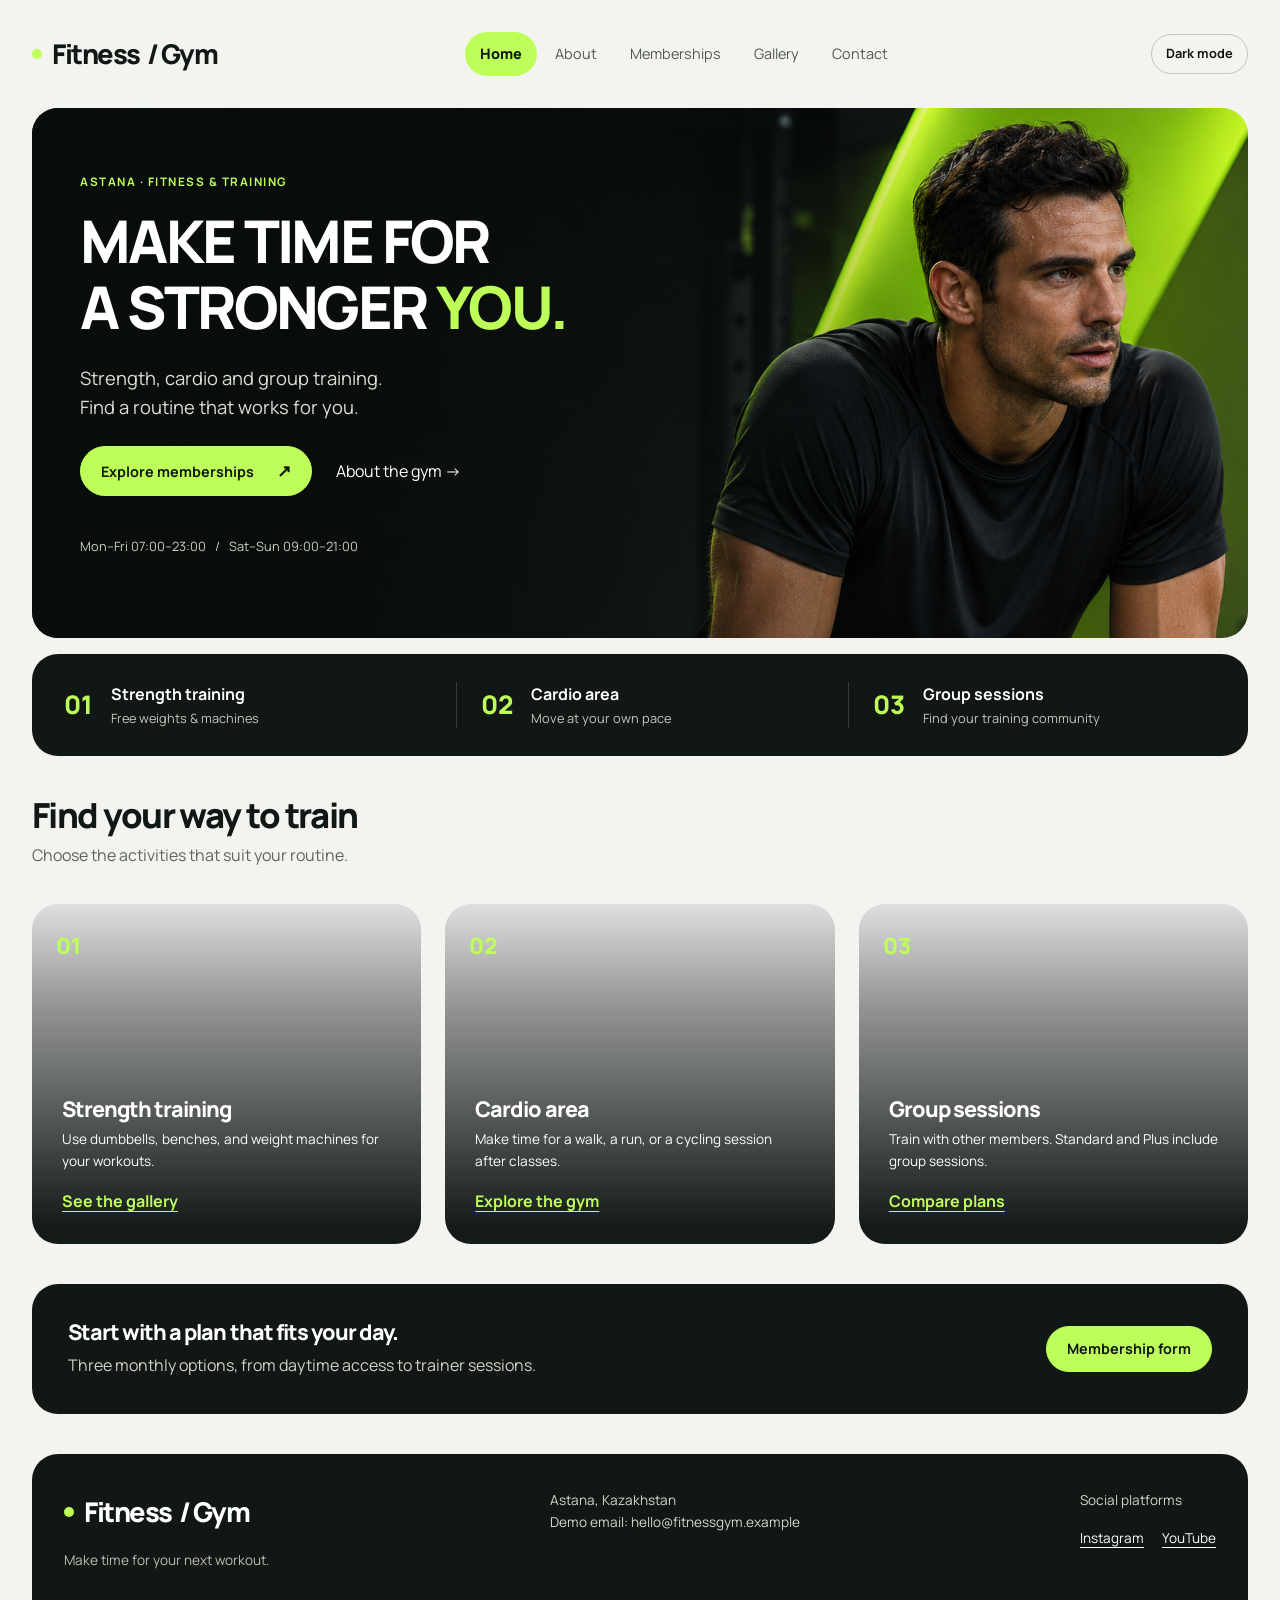
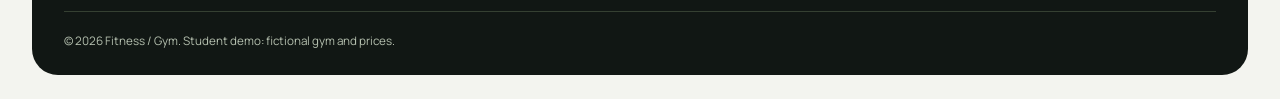
==== commit c7a1743c: "Add light and dark theme controls and shared styles AI-assisted Final implementation, organized by a" ====
--- a/index.html
+++ b/index.html
@@ -6,7 +6,9 @@
     <title>Home | Fitness / Gym</title>
     <link rel="stylesheet" href="css/bootstrap.min.css">
     <link rel="stylesheet" href="https://fonts.googleapis.com/css2?family=Manrope:wght@400;500;600;700;800&amp;display=swap">
+    <script src="js/theme.js"></script>
     <link rel="stylesheet" href="css/style.css">
+    <link rel="stylesheet" href="css/final.css">
 </head>
 <body class="page-index">
     <a class="skip-link" href="#main-content">Skip to content</a>
@@ -21,8 +23,11 @@
                 <a href="gallery.html">Gallery</a>
                 <a href="contact.html">Contact</a>
             </nav>
-            <a href="contact.html" class="btn gym-button header-cta">Join the gym <span aria-hidden="true">↗</span></a>
+            <div class="header-tools">
+                <button type="button" id="theme-toggle" class="btn btn-outline-dark" aria-pressed="false">Dark mode</button>
+            </div>
         </div>
+        <p id="theme-status" class="container header-notice" role="status"></p>
     </header>
 
     <main id="main-content">
--- a/css/final.css
+++ b/css/final.css
@@ -0,0 +1,59 @@
+/* Final project additions share the original lime and charcoal palette. */
+:root { --surface: #fff; --input-bg: #fafbf8; --soft-bg: #e9ede4; --link: #334d21; }
+[hidden] { display: none !important; }
+.header-content { flex-wrap: wrap; padding: 20px 0; gap: 12px 20px; }
+.header-tools { display: flex; align-items: center; flex-wrap: wrap; gap: 8px; }
+.header-tools .btn { padding: 9px 14px; font-size: .8rem; }
+.header-notice { margin: 0; font-size: .85rem; }
+.header-notice:empty { display: none; }
+html[data-theme="dark"] {
+    color-scheme: dark;
+    --page-bg: #111714; --text: #eef3e9; --muted: #b5c2af;
+    --border: #42503e; --surface: #1c251f; --input-bg: #151d18;
+    --soft-bg: #283428; --link: #bdff58;
+    --bs-body-color: #eef3e9; --bs-body-bg: #111714;
+    --bs-secondary-color: #b5c2af;
+}
+html[data-theme="dark"] a { color: var(--link); }
+html[data-theme="dark"] .logo { color: var(--text); }
+html[data-theme="dark"] .nav-links a { color: var(--muted); }
+html[data-theme="dark"] .nav-links a:hover { color: var(--text); background: var(--soft-bg); }
+html[data-theme="dark"] .nav-links .active,
+html[data-theme="dark"] .gym-button,
+html[data-theme="dark"] .btn-primary,
+html[data-theme="dark"] .plan-symbol,
+html[data-theme="dark"] .plan-tag,
+html[data-theme="dark"] .program-card .badge,
+html[data-theme="dark"] .skip-link { color: #111714; }
+html[data-theme="dark"] .info-card:not(.activity-card):not(.featured-plan):not(.contact-details),
+html[data-theme="dark"] .gallery-grid .card,
+html[data-theme="dark"] .contact-form,
+html[data-theme="dark"] .search-section > .container,
+html[data-theme="dark"] #program-management > .container,
+html[data-theme="dark"] .comparison-section > .container,
+html[data-theme="dark"] #program-management .program-dialog { background: var(--surface); color: var(--text); }
+html[data-theme="dark"] .form-control,
+html[data-theme="dark"] .form-select,
+html[data-theme="dark"] #program-management .form-control,
+html[data-theme="dark"] #program-management .form-select { color: var(--text); background-color: var(--input-bg); border-color: var(--border); }
+html[data-theme="dark"] input::placeholder,
+html[data-theme="dark"] textarea::placeholder { color: #9ead98; }
+html[data-theme="dark"] .membership-table { background: var(--surface); color: var(--text); }
+html[data-theme="dark"] .membership-table thead,
+html[data-theme="dark"] .membership-table tbody tr:nth-child(even) { background: var(--soft-bg); }
+html[data-theme="dark"] .membership-table td,
+html[data-theme="dark"] .membership-table th { border-color: var(--border); }
+html[data-theme="dark"] #program-management .program-table td:nth-child(3) { color: var(--accent); }
+html[data-theme="dark"] #program-management .program-table .btn-primary { color: var(--text); background: var(--soft-bg); }
+html[data-theme="dark"] .btn-outline-dark:hover,
+html[data-theme="dark"] .btn-outline-dark.active { background: var(--accent); color: #111714; }
+html[data-theme="dark"] .plans-row .gym-button { background: var(--accent); color: #111714; }
+html[data-theme="dark"] #registration-form .field-feedback { color: #a5dfb7; }
+html[data-theme="dark"] .text-danger { color: #ffaaa6 !important; }
+html[data-theme="dark"] #program-management .program-empty { color: var(--muted); }
+html[data-theme="dark"] :focus-visible { outline-color: var(--accent); }
+@media (max-width: 767px) {
+    .header-content { justify-content: center; }
+    .nav-links { justify-content: center; }
+    .header-tools { justify-content: center; width: 100%; }
+}
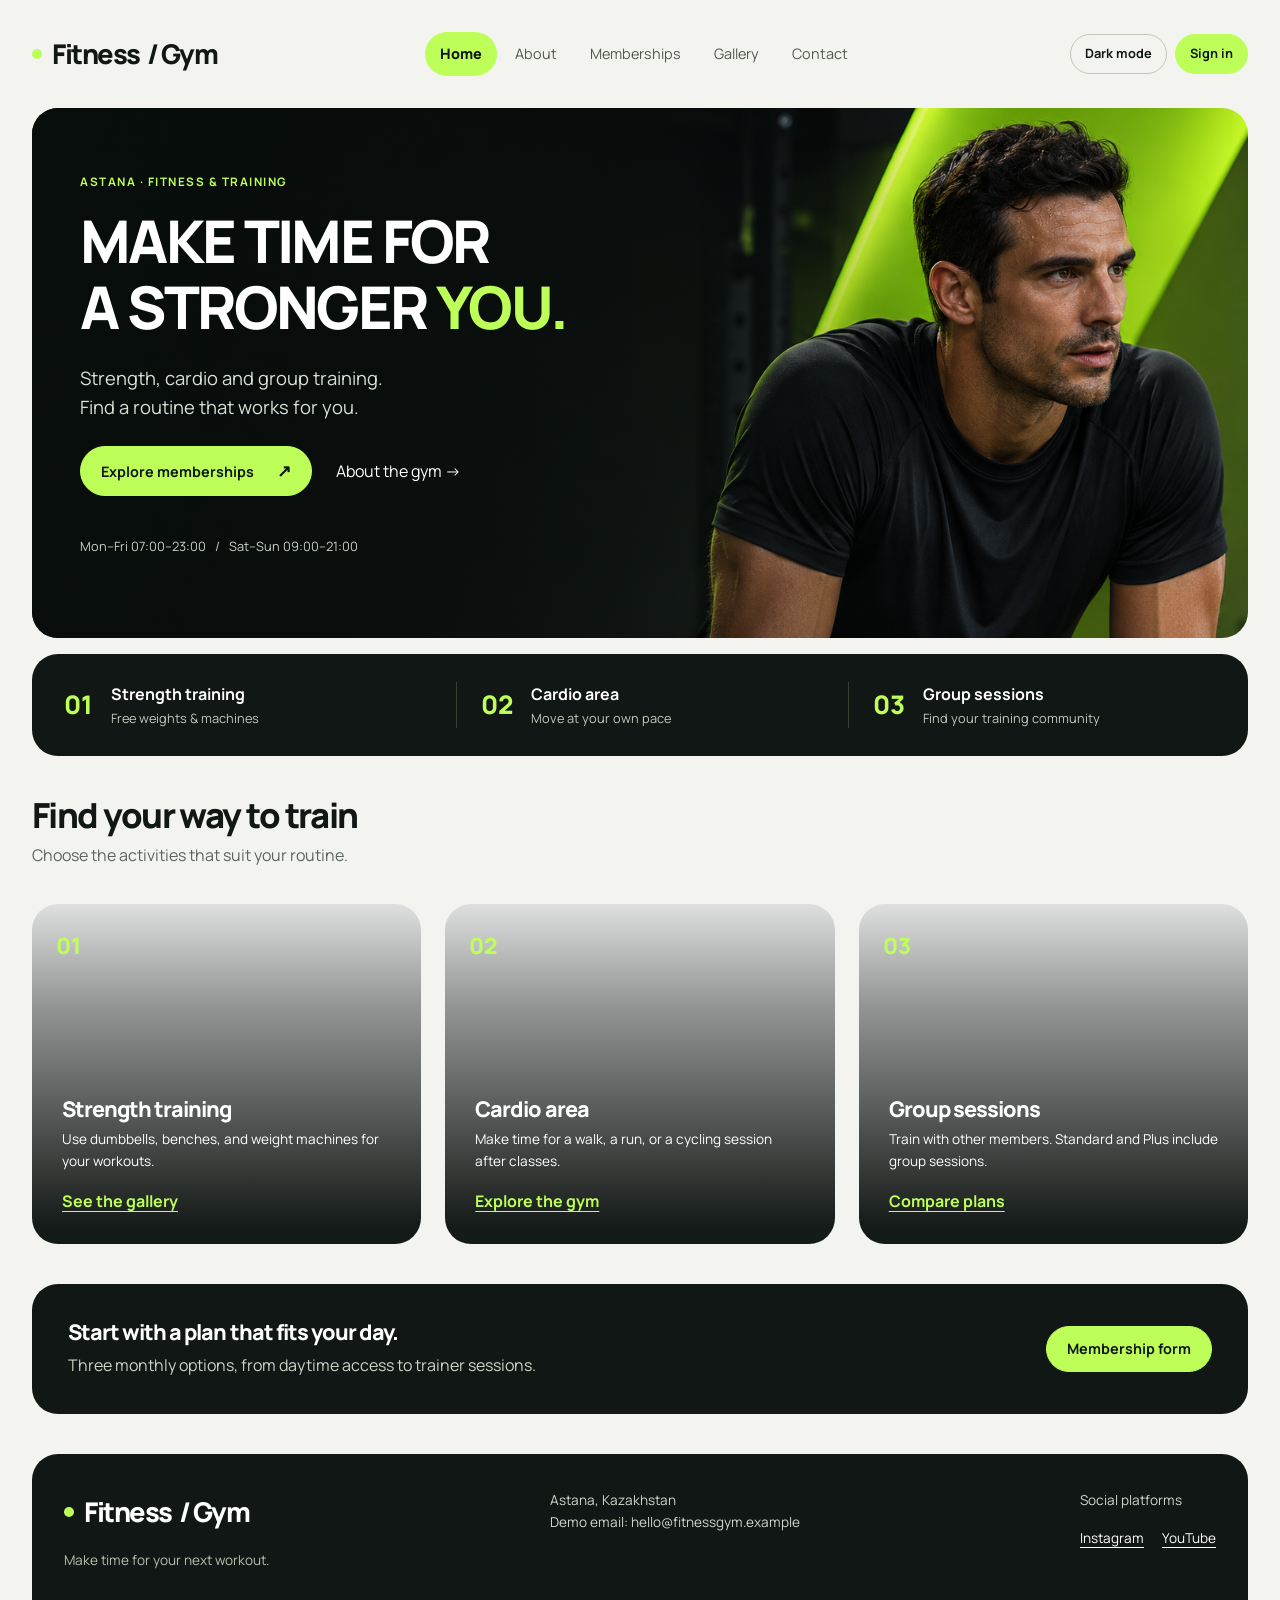
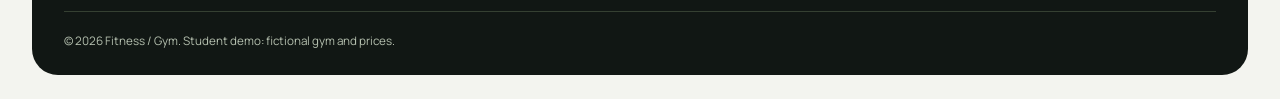
==== commit c2388de9: "Add demo sign-in dialog and live field validation AI-assisted Final implementation, organized by ass" ====
--- a/index.html
+++ b/index.html
@@ -25,12 +25,22 @@
             </nav>
             <div class="header-tools">
                 <button type="button" id="theme-toggle" class="btn btn-outline-dark" aria-pressed="false">Dark mode</button>
+                <button type="button" id="sign-in-open" class="btn gym-button">Sign in</button>
+                <div id="member-controls" class="member-controls" hidden>
+                    <span id="member-name"></span>
+                    <button type="button" id="sign-out" class="btn btn-outline-dark">Sign out</button>
+                </div>
             </div>
         </div>
         <p id="theme-status" class="container header-notice" role="status"></p>
+        <p id="account-status" class="container header-notice" role="status"></p>
     </header>
 
     <main id="main-content">
+        <div class="container member-welcome" data-member-welcome hidden>
+            <p>Welcome, <strong data-member-name></strong>. Ready for your next session?</p>
+            <a href="memberships.html#exercise-catalog">Explore exercises →</a>
+        </div>
         <section class="hero">
             <div class="container">
                 <div class="hero-banner">
@@ -147,5 +157,32 @@
     </footer>
     <script src="https://code.jquery.com/jquery-3.7.1.min.js"></script>
 <script src="js/script.js"></script>
+    <dialog id="sign-in-dialog" class="account-dialog" aria-labelledby="sign-in-title" aria-describedby="sign-in-description">
+        <div class="dialog-heading">
+            <h2 id="sign-in-title">Welcome back</h2>
+            <button type="button" id="sign-in-close" class="btn btn-outline-dark" aria-label="Close sign-in">Close</button>
+        </div>
+        <p id="sign-in-description" class="form-note">Demo sign-in: use a sample email and password. Only your display name and sign-in status are saved in this browser. This does not create or verify a real account.</p>
+        <form id="sign-in-form" novalidate>
+            <div class="mb-3">
+                <label for="login-name" class="form-label">Display name</label>
+                <input id="login-name" class="form-control" autocomplete="nickname" minlength="2" maxlength="60" required aria-describedby="login-name-error">
+                <small id="login-name-error" class="login-error" aria-live="polite"></small>
+            </div>
+            <div class="mb-3">
+                <label for="login-email" class="form-label">Sample email</label>
+                <input id="login-email" type="email" class="form-control" autocomplete="username" maxlength="254" placeholder="member@example.com" required aria-describedby="login-email-error">
+                <small id="login-email-error" class="login-error" aria-live="polite"></small>
+            </div>
+            <div class="mb-3">
+                <label for="login-password" class="form-label">Sample password</label>
+                <input id="login-password" type="password" class="form-control" autocomplete="current-password" minlength="8" required aria-describedby="login-password-error">
+                <small id="login-password-error" class="login-error" aria-live="polite"></small>
+            </div>
+            <p id="sign-in-status" role="status"></p>
+            <button type="submit" class="btn gym-button">Sign in to demo</button>
+        </form>
+    </dialog>
+    <script src="js/auth.js"></script>
 </body>
 </html>
--- a/css/final.css
+++ b/css/final.css
@@ -57,3 +57,14 @@
     .nav-links { justify-content: center; }
     .header-tools { justify-content: center; width: 100%; }
 }
+
+.member-controls { display: flex; align-items: center; gap: 10px; }
+#member-name { max-width: 180px; overflow-wrap: anywhere; font-size: .85rem; }
+.member-welcome { display: flex; justify-content: space-between; flex-wrap: wrap; gap: 10px; margin-bottom: 20px; padding: 16px 22px; border-radius: 16px; background: var(--surface); border: 1px solid var(--border); }
+.member-welcome p { margin: 0; }
+.account-dialog { width: min(540px, calc(100% - 32px)); max-height: calc(100dvh - 32px); padding: 28px; border: 1px solid var(--border); border-radius: 24px; background: var(--surface); color: var(--text); }
+.account-dialog::backdrop { background: #07100bd9; }
+.dialog-heading { display: flex; align-items: start; justify-content: space-between; gap: 15px; margin-bottom: 12px; }
+.dialog-heading h2 { font-size: 1.8rem; }
+.login-error { display: block; color: #a52b24; }
+html[data-theme="dark"] .login-error { color: #ffaaa6; }
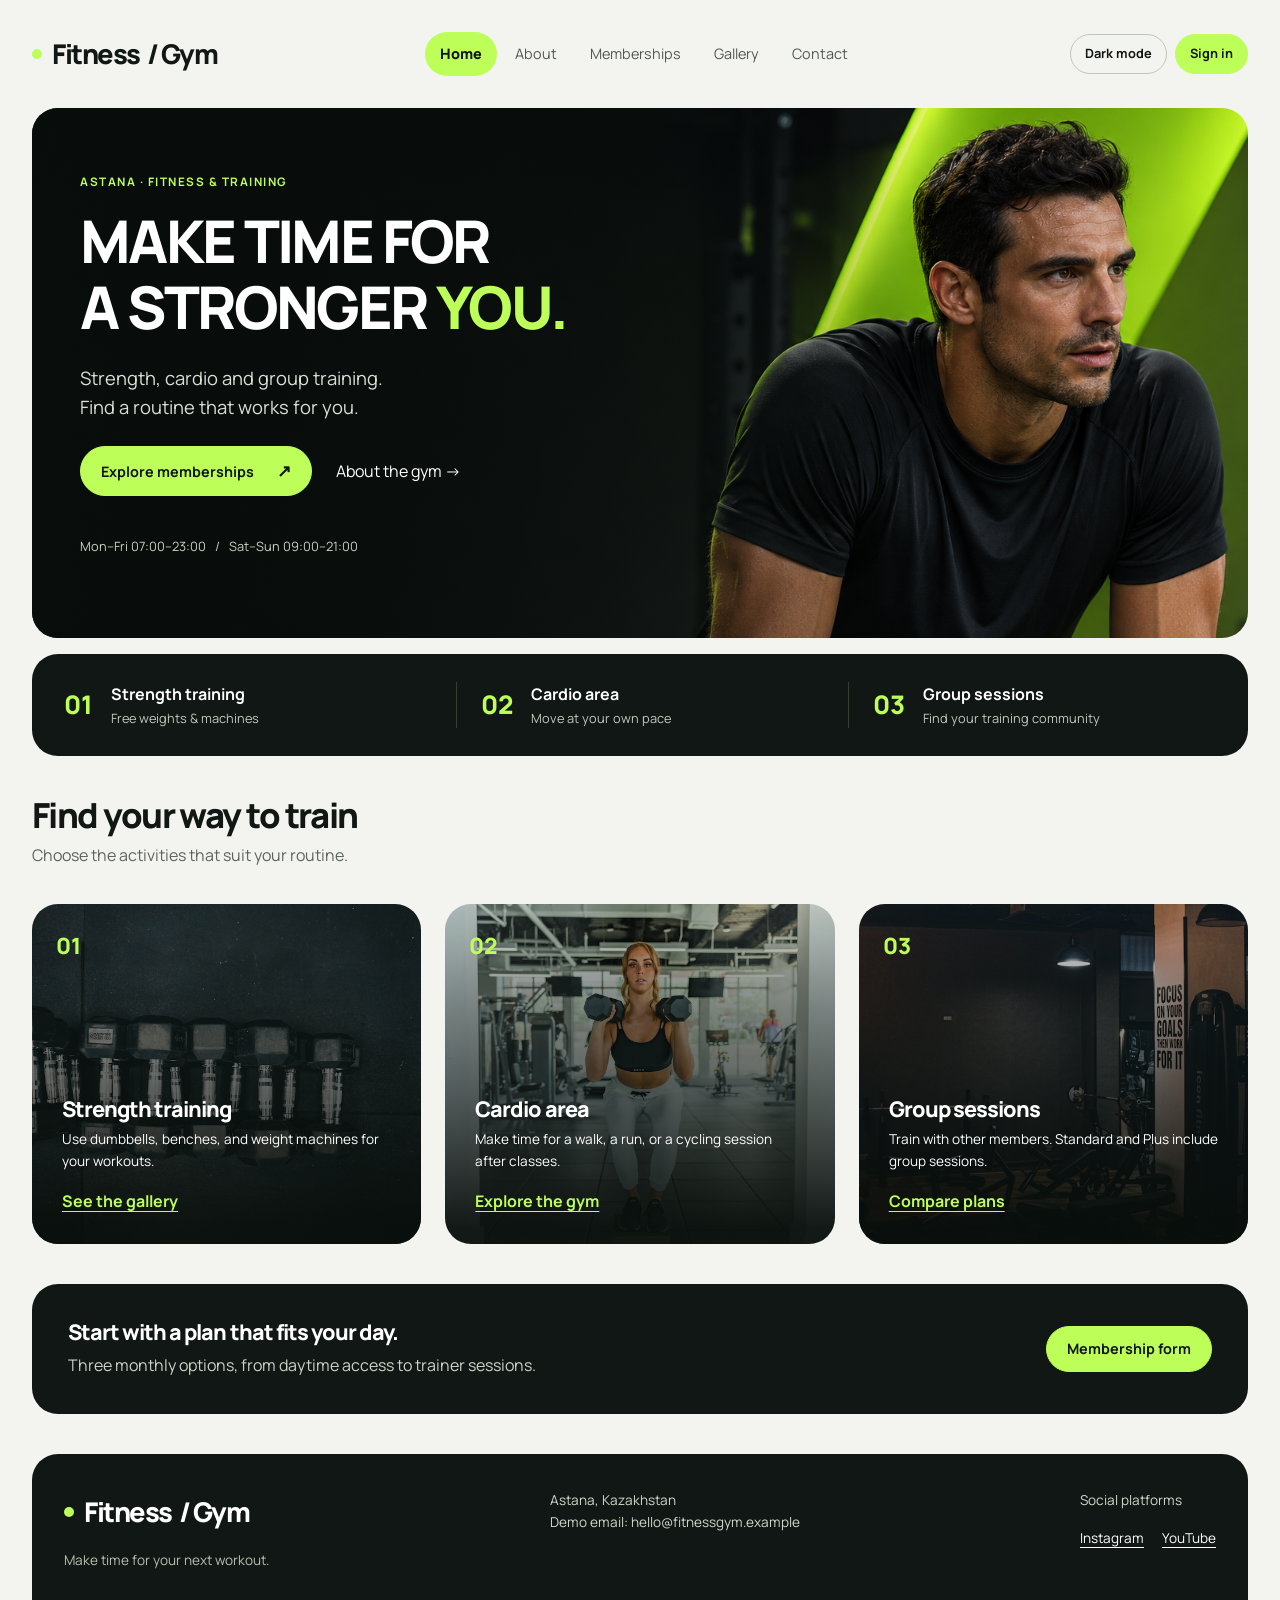
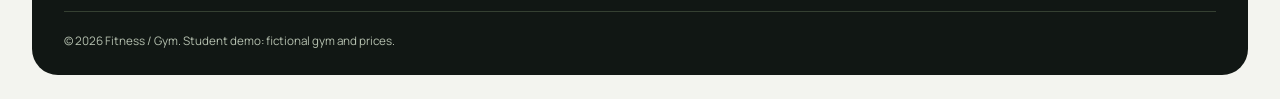
==== commit 1a925c19: "Bundle jQuery Manrope fonts and stock photographs AI-assisted Final implementation, organized by ass" ====
--- a/index.html
+++ b/index.html
@@ -5,7 +5,7 @@
     <meta name="viewport" content="width=device-width, initial-scale=1.0">
     <title>Home | Fitness / Gym</title>
     <link rel="stylesheet" href="css/bootstrap.min.css">
-    <link rel="stylesheet" href="https://fonts.googleapis.com/css2?family=Manrope:wght@400;500;600;700;800&amp;display=swap">
+    <link rel="stylesheet" href="css/fonts.css">
     <script src="js/theme.js"></script>
     <link rel="stylesheet" href="css/style.css">
     <link rel="stylesheet" href="css/final.css">
@@ -155,7 +155,7 @@
             <p class="copyright">© 2026 Fitness / Gym. Student demo: fictional gym and prices.</p>
         </div>
     </footer>
-    <script src="https://code.jquery.com/jquery-3.7.1.min.js"></script>
+    <script src="js/jquery-3.7.1.min.js"></script>
 <script src="js/script.js"></script>
     <dialog id="sign-in-dialog" class="account-dialog" aria-labelledby="sign-in-title" aria-describedby="sign-in-description">
         <div class="dialog-heading">
--- a/css/fonts.css
+++ b/css/fonts.css
@@ -0,0 +1,35 @@
+@font-face {
+  font-family: 'Manrope';
+  font-style: normal;
+  font-weight: 400;
+  font-display: swap;
+  src: url(../fonts/manrope-4.ttf) format('truetype');
+}
+@font-face {
+  font-family: 'Manrope';
+  font-style: normal;
+  font-weight: 500;
+  font-display: swap;
+  src: url(../fonts/manrope-5.ttf) format('truetype');
+}
+@font-face {
+  font-family: 'Manrope';
+  font-style: normal;
+  font-weight: 600;
+  font-display: swap;
+  src: url(../fonts/manrope-2.ttf) format('truetype');
+}
+@font-face {
+  font-family: 'Manrope';
+  font-style: normal;
+  font-weight: 700;
+  font-display: swap;
+  src: url(../fonts/manrope-1.ttf) format('truetype');
+}
+@font-face {
+  font-family: 'Manrope';
+  font-style: normal;
+  font-weight: 800;
+  font-display: swap;
+  src: url(../fonts/manrope-3.ttf) format('truetype');
+}
--- a/css/style.css
+++ b/css/style.css
@@ -421,9 +421,9 @@
 #program-count { color: var(--muted); font-size: .8rem; }
 .program-card { position: relative; isolation: isolate; display: flex; flex-direction: column; justify-content: flex-end; min-height: 260px; padding: 24px; overflow: hidden; border-radius: 20px; color: white; background: #152016 center / cover; }
 .program-card::before, .activity-card::before { content: ""; position: absolute; inset: 0; z-index: -1; background: linear-gradient(0deg, #080e0bf2 5%, #080e0b70 70%, #080e0b22); }
-.program-card[data-category="strength"], .activity-card { background-image: url('https://images.unsplash.com/photo-1685633224688-6a77675eb119?auto=format&fit=crop&w=900&h=600&q=80'); }
-.program-card[data-category="cardio"], .page-index .col-md-6:nth-child(2) .activity-card { background-image: url('https://images.unsplash.com/photo-1633354129320-163fb10dd288?auto=format&fit=crop&w=900&h=600&q=80'); }
-.program-card[data-category="group"], .page-index .col-md-6:nth-child(3) .activity-card { background-image: url('https://images.unsplash.com/photo-1637430308606-86576d8fef3c?auto=format&fit=crop&w=900&h=600&q=80'); }
+.program-card[data-category="strength"], .activity-card { background-image: url('../images/stock-7.jpg'); }
+.program-card[data-category="cardio"], .page-index .col-md-6:nth-child(2) .activity-card { background-image: url('../images/stock-4.jpg'); }
+.program-card[data-category="group"], .page-index .col-md-6:nth-child(3) .activity-card { background-image: url('../images/stock-5.jpg'); }
 .program-card p { font-size: .85rem; margin-bottom: 0; }
 .program-card .badge { position: absolute; top: 20px; left: 20px; border-radius: 24px; padding: 7px 14px; background: var(--accent) !important; color: var(--text); text-transform: capitalize; }
 .activity-card { position: relative; isolation: isolate; overflow: hidden; min-height: 340px; color: white; background-size: cover; background-position: center; justify-content: flex-end; }
--- a/css/final.css
+++ b/css/final.css
@@ -68,3 +68,31 @@
 .dialog-heading h2 { font-size: 1.8rem; }
 .login-error { display: block; color: #a52b24; }
 html[data-theme="dark"] .login-error { color: #ffaaa6; }
+
+.faq-panel { background: var(--surface); border-radius: var(--radius); padding: 32px; }
+.faq-item { border-top: 1px solid var(--border); }
+.faq-item h3 { margin: 0; font-size: 1rem; letter-spacing: 0; }
+.faq-question { display: flex; align-items: center; justify-content: space-between; gap: 24px; width: 100%; padding: 22px 0; border: 0; background: transparent; color: var(--text); text-align: left; font-weight: 700; }
+.faq-indicator { display: inline-grid; place-items: center; flex: 0 0 30px; height: 30px; border-radius: 50%; background: var(--accent); color: #111714; font-size: 1.3rem; }
+.faq-answer { display: none; color: var(--muted); padding: 0 42px 18px 0; }
+.faq-answer p { margin: 0; }
+@media(max-width:575px) { .faq-panel { padding: 24px 18px; } }
+
+.exercise-panel { padding: 32px; border-radius: var(--radius); background: var(--surface); }
+.catalog-heading { display: flex; justify-content: space-between; align-items: center; gap: 20px; margin-bottom: 16px; }
+.catalog-heading .eyebrow { margin-bottom: 10px; }
+.exercise-filters { display: grid; grid-template-columns: 1.5fr 1fr auto; align-items: end; gap: 16px; margin: 24px 0 16px; }
+.exercise-filters > div { min-width: 0; }
+.exercise-grid { display: grid; grid-template-columns: repeat(3, minmax(0, 1fr)); gap: 16px; }
+.exercise-card { padding: 24px; border: 1px solid var(--border); border-radius: 18px; overflow-wrap: anywhere; }
+.exercise-tag { display: inline-block; border-radius: 30px; background: var(--accent); color: #111714; font-size: .7rem; font-weight: 800; padding: 4px 12px; margin-bottom: 20px; }
+.exercise-card h3 { font-size: 1.25rem; letter-spacing: -.025em; }
+.exercise-card > p { font-size: .82rem; margin: 10px 0; }
+.exercise-card summary { font-size: .85rem; font-weight: 700; cursor: pointer; }
+.exercise-description { white-space: pre-wrap; font-size: .85rem; margin-top: 14px; }
+.exercise-credit { font-size: .72rem; color: var(--muted); }
+.catalog-error { color: #a52b24; }
+.catalog-error:empty { display: none; }
+html[data-theme="dark"] .catalog-error { color: #ffaaa6; }
+@media(max-width:991px) { .exercise-grid { grid-template-columns: repeat(2,minmax(0,1fr)); } }
+@media(max-width:575px) { .exercise-grid, .exercise-filters { grid-template-columns: 1fr; } .exercise-panel { padding: 24px 18px; } .catalog-heading { align-items: start; } }
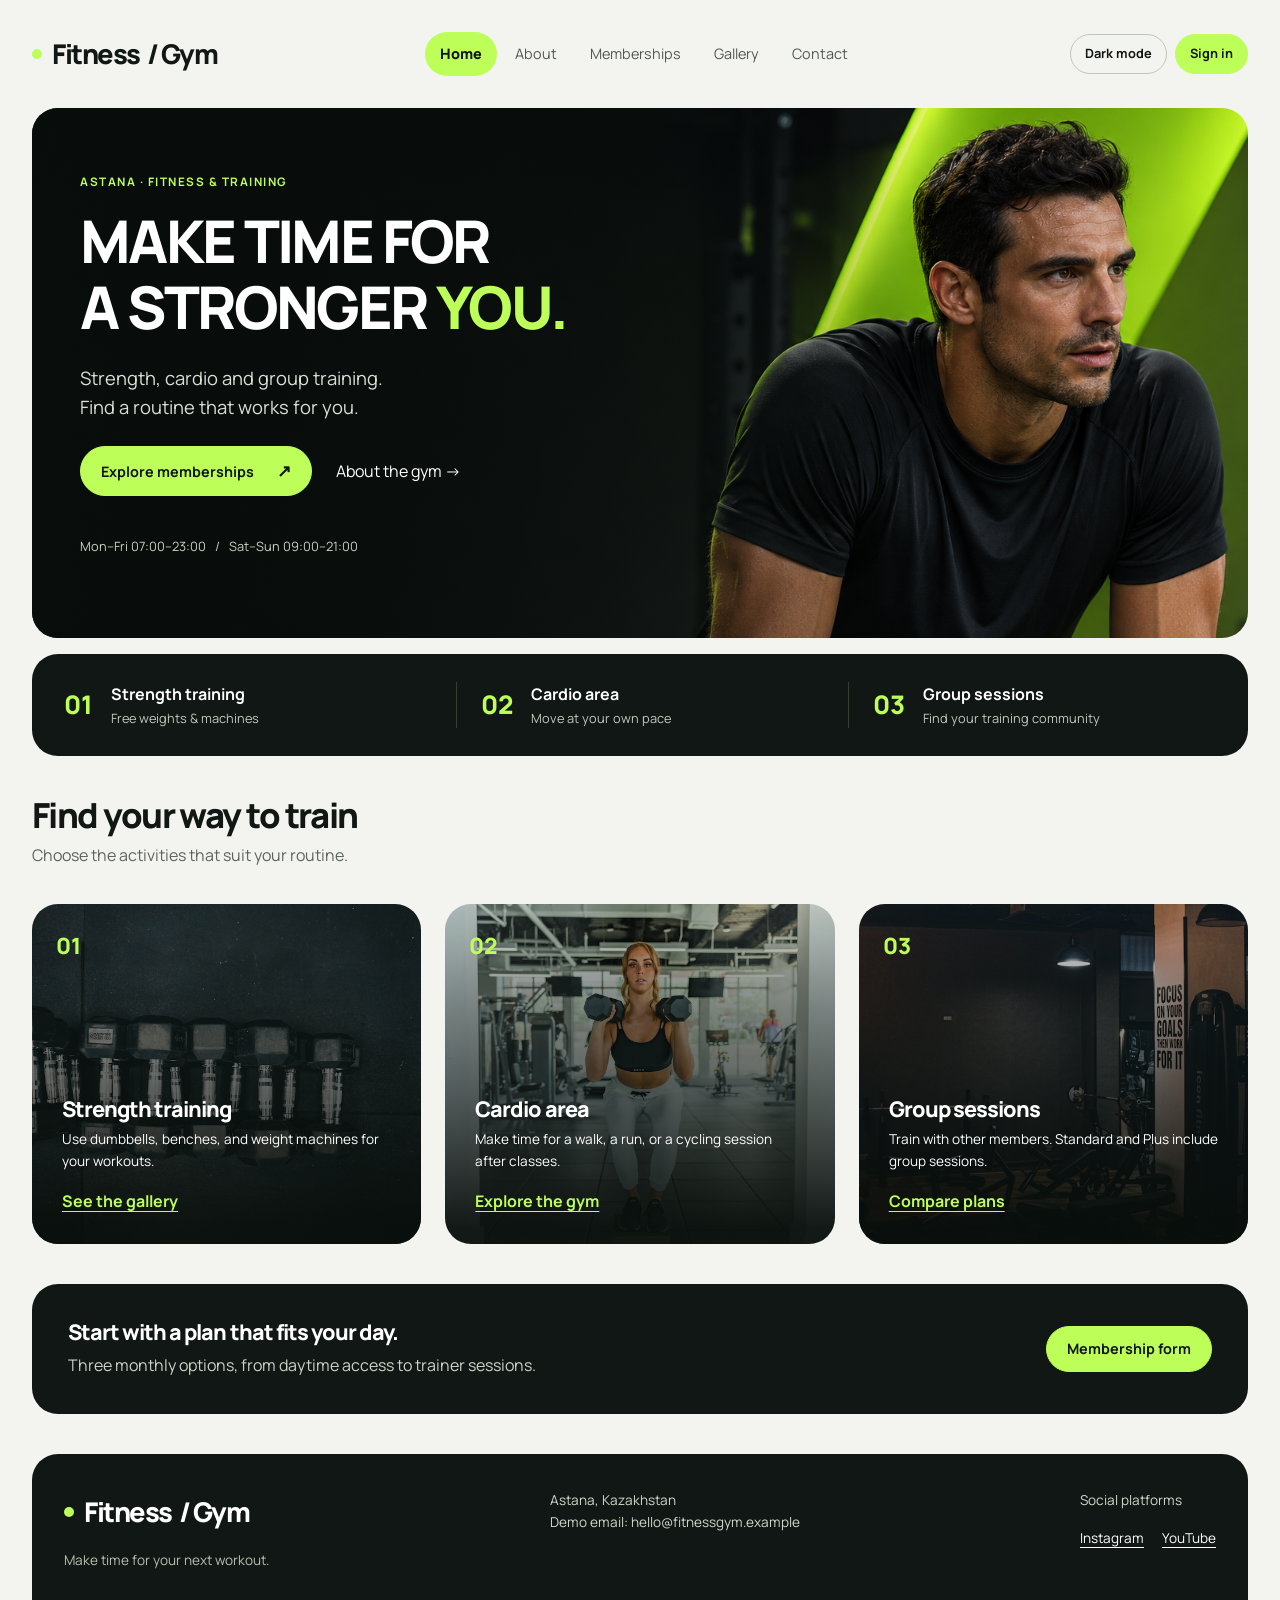
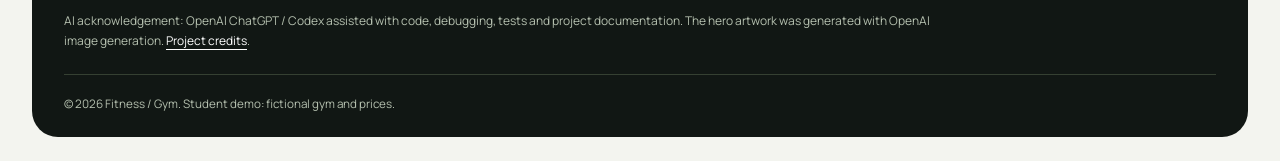
==== commit a6cefd8e: "Document AI assistance asset sources and Final responsibilities AI-assisted Final implementation, or" ====
--- a/index.html
+++ b/index.html
@@ -152,6 +152,7 @@
                     </div>
                 </div>
             </div>
+            <p class="ai-credit">AI acknowledgement: OpenAI ChatGPT / Codex assisted with code, debugging, tests and project documentation. The hero artwork was generated with OpenAI image generation. <a href="README.md">Project credits</a>.</p>
             <p class="copyright">© 2026 Fitness / Gym. Student demo: fictional gym and prices.</p>
         </div>
     </footer>
--- a/css/final.css
+++ b/css/final.css
@@ -96,3 +96,5 @@
 html[data-theme="dark"] .catalog-error { color: #ffaaa6; }
 @media(max-width:991px) { .exercise-grid { grid-template-columns: repeat(2,minmax(0,1fr)); } }
 @media(max-width:575px) { .exercise-grid, .exercise-filters { grid-template-columns: 1fr; } .exercise-panel { padding: 24px 18px; } .catalog-heading { align-items: start; } }
+
+.ai-credit { max-width: 900px; margin: 24px 0 0; color: #b5c0af; font-size: .75rem; }
